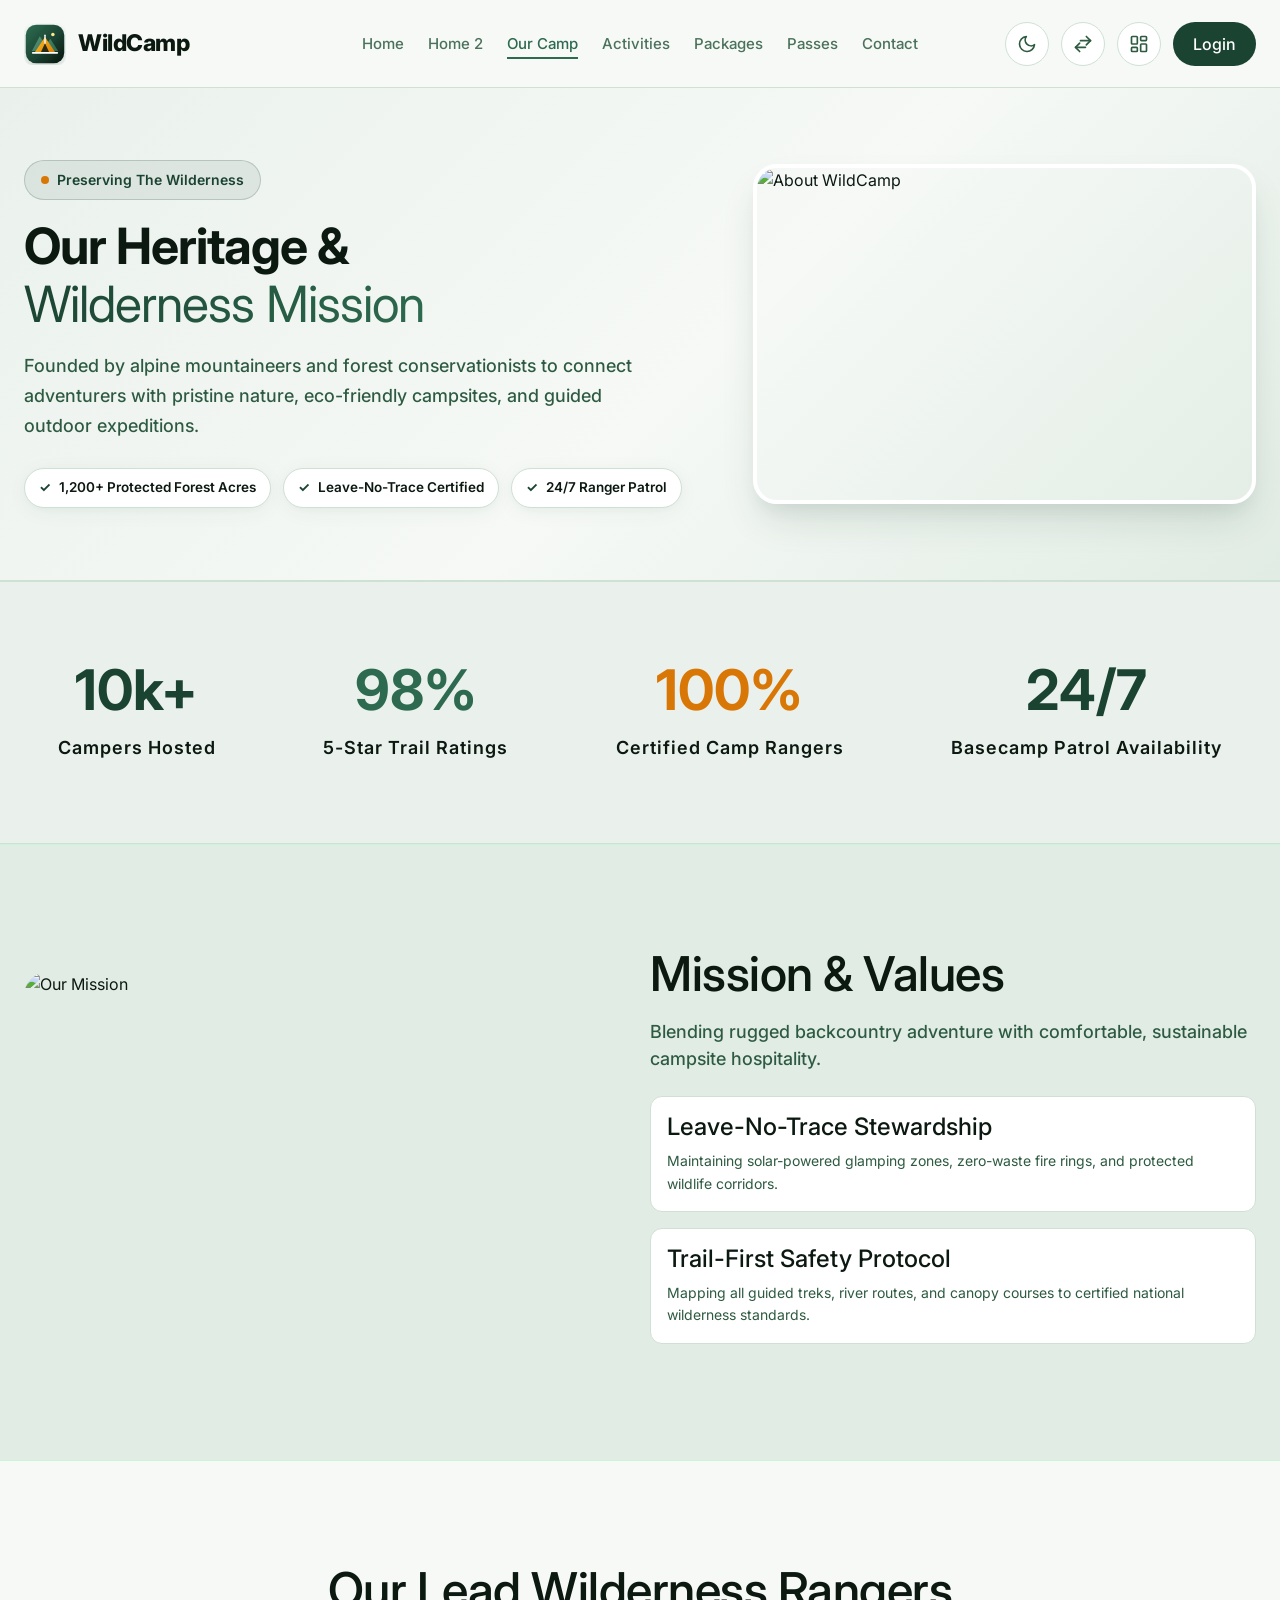
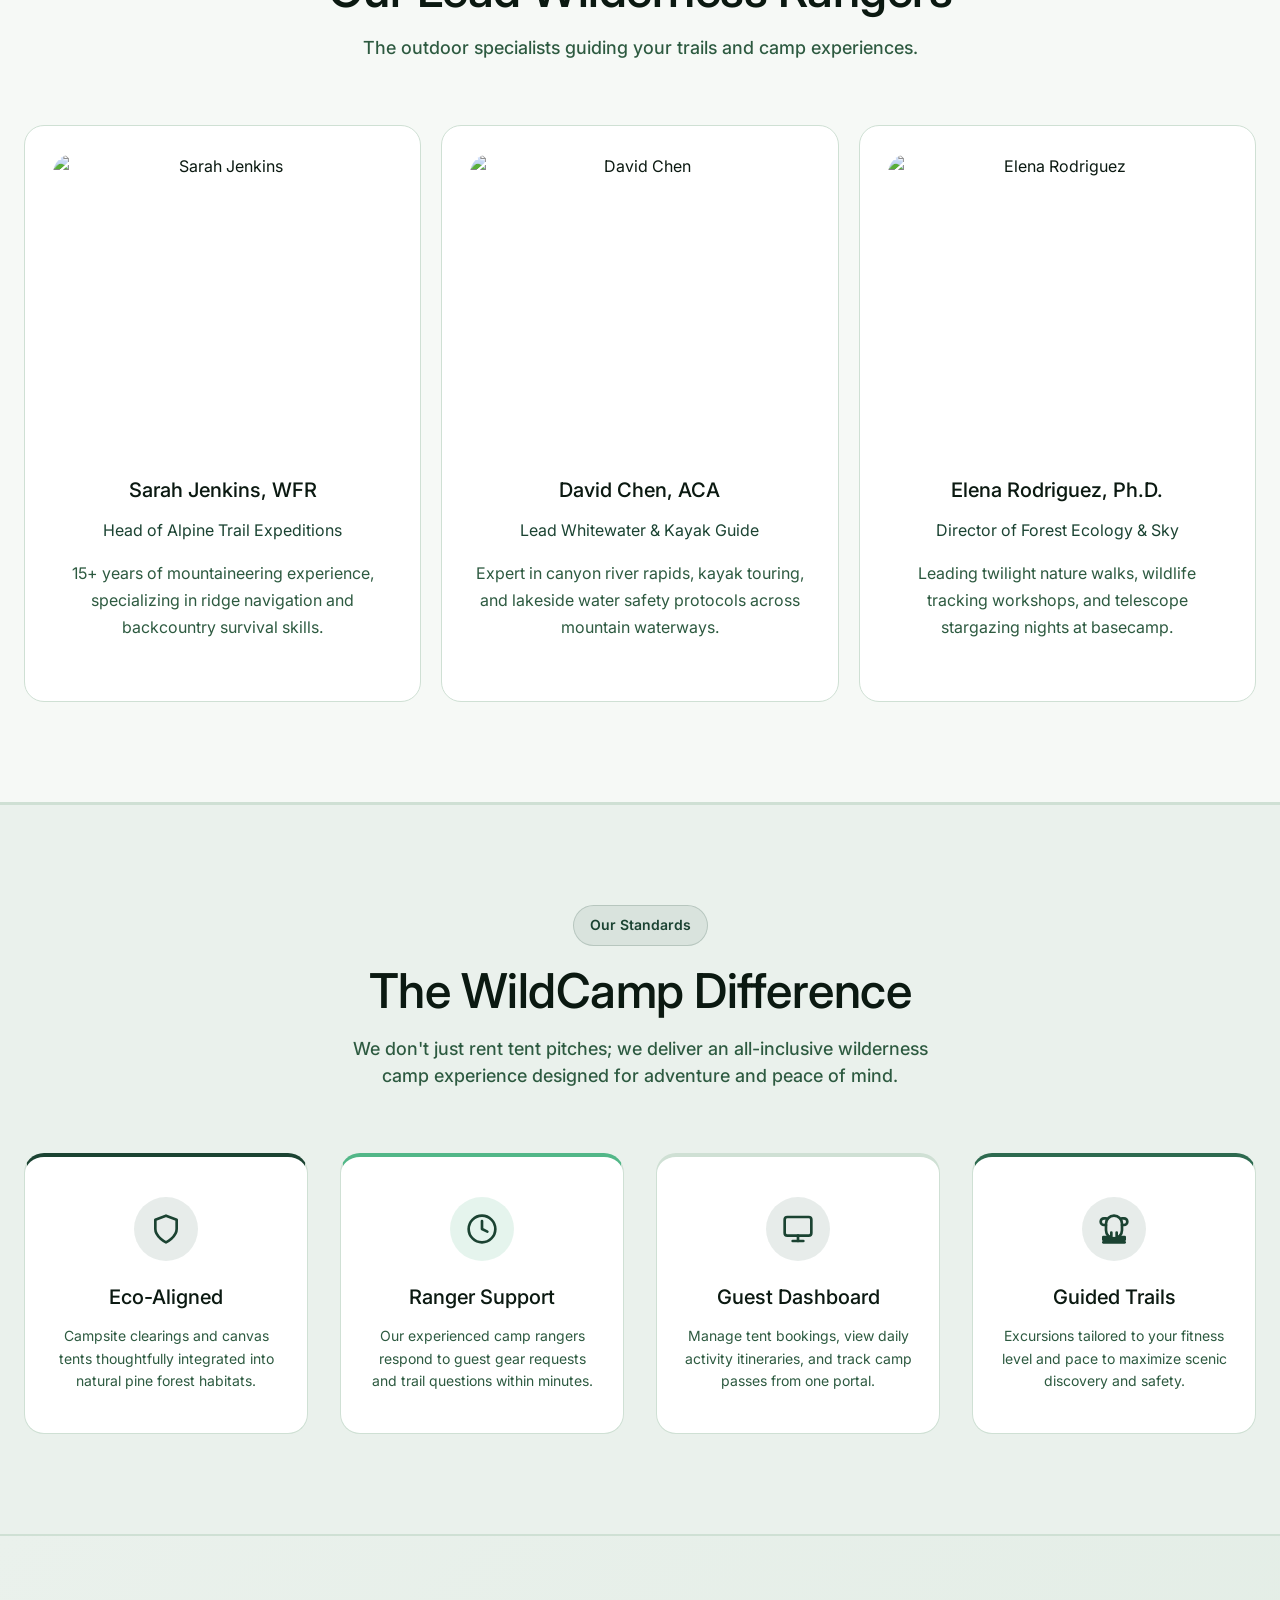
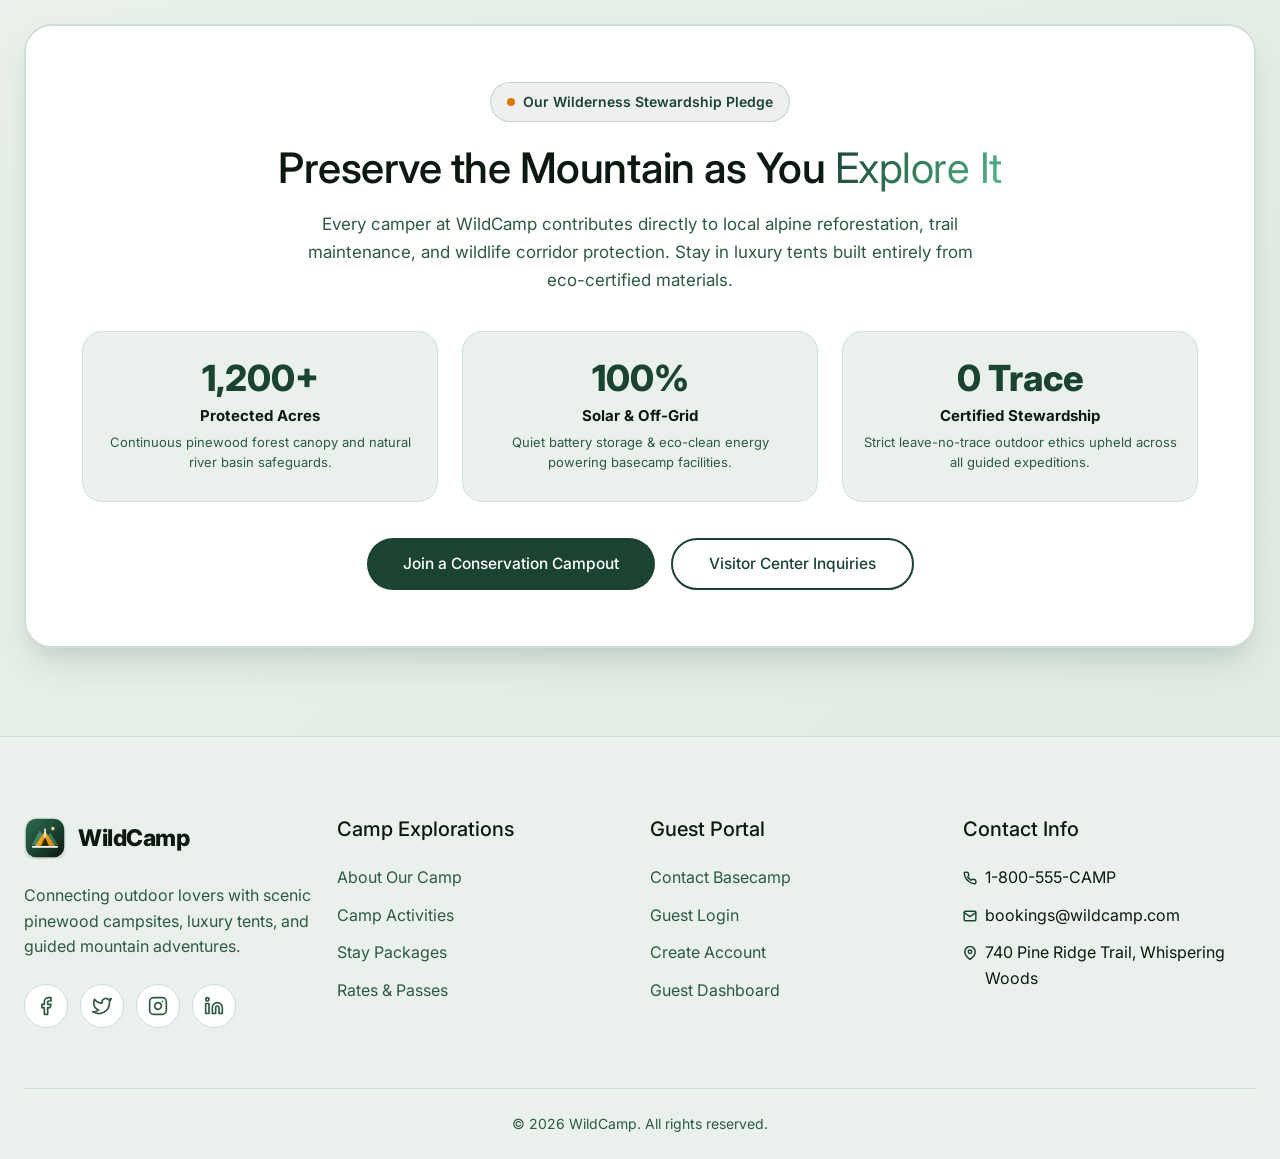
==== about.html @ be58924a "Initial commit" ====
<!DOCTYPE html>
<html lang="en">

<head>
    <meta charset="UTF-8">
    <meta name="viewport" content="width=device-width, initial-scale=1.0">
    <title>About Our Camp | WildCamp</title>
    <link rel="icon" type="image/svg+xml" href="assets/images/favicon.svg">
    <link rel="stylesheet" href="assets/css/style.css">
    <link rel="stylesheet" href="assets/css/dark-mode.css">
    <link rel="stylesheet" href="assets/css/rtl.css">
    <style>
        .mission-img {
            border-radius: 24px;
            width: 100% !important;
            height: 360px !important;
            object-fit: cover !important;
        }

        /* 1024px Range */
        @media (max-width: 1200px) and (min-width: 993px) {
            .mission-img {
                height: 260px !important;
            }
        }

        /* 768px Tablet Range (Increased Height & Full Width) */
        @media (max-width: 992px) and (min-width: 600px) {
            .mission-img {
                width: 100% !important;
                max-width: 100% !important;
                height: 420px !important;
                margin-bottom: 24px;
            }
        }

        /* Small Mobile */
        @media (max-width: 599px) {
            .mission-img {
                width: 100% !important;
                height: 280px !important;
            }
        }
    </style>
</head>

<body>

    <nav class="navbar">
        <div class="container">
            <a href="index.html" class="nav-brand">
                <img src="assets/images/logo.svg" alt="WildCamp Logo" class="nav-brand-img">
                <span>WildCamp<span class="brand-accent"></span></span>
            </a>
            <ul class="nav-links">
                <li><a href="index.html">Home</a></li>
                <li><a href="home-2.html">Home 2</a></li>
                <li><a href="about.html" class="active">Our Camp</a></li>
                <li><a href="courses.html">Activities</a></li>
                <li><a href="study-packages.html">Packages</a></li>
                <li><a href="pricing.html">Passes</a></li>
                <li><a href="contact.html">Contact</a></li>
            </ul>
            <div class="nav-actions">
                <button id="themeToggle" class="action-icon" aria-label="Toggle Dark Mode" title="Toggle Dark Mode"><svg
                        width="20" height="20" viewBox="0 0 24 24" fill="none" stroke="currentColor" stroke-width="2"
                        stroke-linecap="round" stroke-linejoin="round" style="vertical-align: middle;">
                        <path d="M21 12.79A9 9 0 1 1 11.21 3 7 7 0 0 0 21 12.79z" />
                    </svg></button>
                <button id="rtlToggle" class="action-icon" aria-label="Toggle RTL" title="Toggle RTL"><svg width="20"
                        height="20" viewBox="0 0 24 24" fill="none" stroke="currentColor" stroke-width="2"
                        stroke-linecap="round" stroke-linejoin="round" style="vertical-align: middle;">
                        <polyline points="16 3 21 8 16 13" />
                        <line x1="21" y1="8" x2="9" y2="8" />
                        <polyline points="8 21 3 16 8 11" />
                        <line x1="3" y1="16" x2="15" y2="16" />
                    </svg></button>
                <a href="dashboard.html" class="action-icon" aria-label="Dashboard" title="Dashboard">
                    <svg width="20" height="20" viewBox="0 0 24 24" fill="none" stroke="currentColor" stroke-width="2"
                        stroke-linecap="round" stroke-linejoin="round">
                        <rect width="7" height="9" x="3" y="3" rx="1" />
                        <rect width="7" height="5" x="14" y="3" rx="1" />
                        <rect width="7" height="9" x="14" y="12" rx="1" />
                        <rect width="7" height="5" x="3" y="16" rx="1" />
                    </svg>
                </a>
                <a href="login.html" class="btn btn-primary" style="height: 44px; padding: 0 20px;">Login</a>
                <button class="mobile-menu-toggle action-icon" aria-label="Toggle Menu">☰</button>
            </div>
        </div>
    </nav>

    <!-- Hero Banner with Separate Image -->
    <section class="page-hero">
        <div class="container fade-up">
            <div class="page-hero-content">
                <div class="badge-premium">
                    <div class="badge-pulse"></div>
                    Preserving The Wilderness
                </div>
                <h1>Our Heritage &amp; <span class="text-highlight">Wilderness Mission</span></h1>
                <p class="subheading">Founded by alpine mountaineers and forest conservationists to connect adventurers with pristine nature, eco-friendly campsites, and guided outdoor expeditions.</p>
                <div class="page-hero-highlights">
                    <span class="page-hero-pill"><span>✓</span> 1,200+ Protected Forest Acres</span>
                    <span class="page-hero-pill"><span>✓</span> Leave-No-Trace Certified</span>
                    <span class="page-hero-pill"><span>✓</span> 24/7 Ranger Patrol</span>
                </div>
            </div>

            <div class="page-hero-visual">
                <div class="hero-image-card">
                    <img src="https://ccrc.tc.columbia.edu/wp-content/uploads/2025/04/teaching-community-college-students-versatile-learners.jpg"
                        alt="About WildCamp" class="img-cover">
                </div>
            </div>
        </div>
    </section>

    <!-- Trust Stats (New Section 2) -->
    <section class="premium-section" style="padding: 80px 0; background: var(--secondary-bg); color: var(--text-primary); border-top: 1px solid var(--border-color); border-bottom: 1px solid var(--border-color);">
        <div class="container fade-up">
            <div style="display: flex; flex-wrap: wrap; justify-content: space-around; gap: 40px; text-align: center;">
                <div>
                    <div
                        style="font-size: 56px; font-weight: 700; color: var(--primary-accent); line-height: 1; margin-bottom: 16px;">
                        10k+</div>
                    <div style="font-size: 18px; font-weight: 600; letter-spacing: 1px; color: var(--text-primary);">Campers Hosted
                    </div>
                </div>
                <div>
                    <div
                        style="font-size: 56px; font-weight: 700; color: var(--secondary-accent); line-height: 1; margin-bottom: 16px;">
                        98%</div>
                    <div style="font-size: 18px; font-weight: 600; letter-spacing: 1px; color: var(--text-primary);">5-Star Trail
                        Ratings</div>
                </div>
                <div>
                    <div
                        style="font-size: 56px; font-weight: 700; color: var(--highlight-accent); line-height: 1; margin-bottom: 16px;">
                        100%</div>
                    <div style="font-size: 18px; font-weight: 600; letter-spacing: 1px; color: var(--text-primary);">Certified Camp
                        Rangers</div>
                </div>
                <div>
                    <div
                        style="font-size: 56px; font-weight: 700; color: var(--primary-accent); line-height: 1; margin-bottom: 16px;">
                        24/7</div>
                    <div style="font-size: 18px; font-weight: 600; letter-spacing: 1px; color: var(--text-primary);">Basecamp Patrol
                        Availability</div>
                </div>
            </div>
        </div>
    </section>

    <!-- Mission & Values -->
    <section class="bg-secondary">
        <div class="container">
            <div class="grid-2 tab-stack image-first" style="align-items: center;">
                <div class="fade-up">
                    <img src="https://tmvidyalaya.edu.in/wp-content/uploads/2025/03/Tilak-Maharashtra-Vidyalaya-Best-CBSE-School-Pune-in-Gultekdi-Mukundnagar-School-Mission-Statement.jpg"
                        alt="Our Mission" class="mission-img"
                        style="border-radius: 24px;">
                </div>
                <div class="fade-up" style="transition-delay: 0.2s;">
                    <h2>Mission &amp; Values</h2>
                    <p class="subheading">Blending rugged backcountry adventure with comfortable, sustainable campsite hospitality.
                    </p>
                    <ul style="list-style: none;">
                        <li
                            style="margin-bottom: 16px; padding: 16px; background: var(--card-bg); border-radius: 12px; border: 1px solid var(--border-color);">
                            <h4 style="margin-bottom: 8px;">Leave-No-Trace Stewardship</h4>
                            <p style="color: var(--text-secondary); font-size: 14px;">Maintaining solar-powered glamping zones, zero-waste fire rings, and protected wildlife corridors.</p>
                        </li>
                        <li
                            style="margin-bottom: 16px; padding: 16px; background: var(--card-bg); border-radius: 12px; border: 1px solid var(--border-color);">
                            <h4 style="margin-bottom: 8px;">Trail-First Safety Protocol</h4>
                            <p style="color: var(--text-secondary); font-size: 14px;">Mapping all guided treks, river routes, and canopy courses to certified national wilderness standards.</p>
                        </li>
                    </ul>
                </div>
            </div>
        </div>
    </section>

    <!-- Certified Rangers -->
    <section>
        <div class="container text-center fade-up">
            <div class="section-header">
                <h2>Our Lead Wilderness Rangers</h2>
                <p class="subheading">The outdoor specialists guiding your trails and camp experiences.</p>
            </div>
            <div class="grid-3">
                <div class="card">
                    <img src="https://encrypted-tbn0.gstatic.com/images?q=tbn:ANd9GcSa2x-ENs4L1156Bbu4AqbXyqEONC7-9kRhCWViOGsCLC6Z4_-J5vunnO8b&s=10"
                        alt="Sarah Jenkins" style="margin-bottom: 24px; height: 300px; object-fit: cover;">
                    <h3 style="font-size: 20px;">Sarah Jenkins, WFR</h3>
                    <p style="color: var(--primary-accent); margin-bottom: 16px;">Head of Alpine Trail Expeditions</p>
                    <p class="card-text">15+ years of mountaineering experience, specializing in ridge navigation and backcountry survival skills.</p>
                </div>
                <div class="card">
                    <img src="https://www.ey.com/adobe/dynamicmedia/deliver/dm-aid--a990ed18-0570-4174-b17d-095d8e08e738/ey-david-chen-v2.jpg?preferwebp=true&quality=85&width=1100"
                        alt="David Chen" style="margin-bottom: 24px; height: 300px; object-fit: cover;">
                    <h3 style="font-size: 20px;">David Chen, ACA</h3>
                    <p style="color: var(--primary-accent); margin-bottom: 16px;">Lead Whitewater &amp; Kayak Guide</p>
                    <p class="card-text">Expert in canyon river rapids, kayak touring, and lakeside water safety protocols across mountain waterways.</p>
                </div>
                <div class="card">
                    <img src="https://encrypted-tbn0.gstatic.com/images?q=tbn:ANd9GcRliOreJYs0AdxyoPlajj6fN-IuLrJ33BC_vBLtj5WmLs7aUPmntQKETlJY&s=10"
                        alt="Elena Rodriguez" style="margin-bottom: 24px; height: 300px; object-fit: cover;">
                    <h3 style="font-size: 20px;">Elena Rodriguez, Ph.D.</h3>
                    <p style="color: var(--primary-accent); margin-bottom: 16px;">Director of Forest Ecology &amp; Sky</p>
                    <p class="card-text">Leading twilight nature walks, wildlife tracking workshops, and telescope stargazing nights at basecamp.
                    </p>
                </div>
            </div>
        </div>
    </section>

    <!-- Premium Standards (New Section 1) -->
    <section class="premium-section" style="padding: 100px 0; background: var(--secondary-bg);">
        <div class="container fade-up">
            <div class="section-header text-center">
                <div class="badge-premium" style="margin-bottom: 16px; margin-left: auto; margin-right: auto;">Our
                    Standards</div>
                <h2>The WildCamp Difference</h2>
                <p class="subheading" style="max-width: 600px; margin: 0 auto;">We don't just rent tent pitches; we deliver an all-inclusive wilderness camp experience designed for adventure and peace of mind.</p>
            </div>

            <div class="grid-4" style="gap: 32px; margin-top: 64px;">
                <div class="card"
                    style="text-align: center; padding: 40px 24px; border-top: 4px solid var(--primary-accent); display: flex; flex-direction: column; align-items: center;">
                    <div
                        style="display: inline-flex; align-items: center; justify-content: center; width: 64px; height: 64px; background: rgba(27,67,50,0.1); border-radius: 50%; margin-bottom: 24px; color: var(--primary-accent);">
                        <svg width="32" height="32" viewBox="0 0 24 24" fill="none" stroke="currentColor"
                            stroke-width="2" stroke-linecap="round" stroke-linejoin="round">
                            <path d="M12 22s8-4 8-10V5l-8-3-8 3v7c0 6 8 10 8 10z" />
                        </svg>
                    </div>
                    <h3 style="font-size: 20px; margin-bottom: 16px;">Eco-Aligned</h3>
                    <p style="color: var(--text-secondary); font-size: 14px; margin: 0;">Campsite clearings and canvas tents thoughtfully integrated into natural pine forest habitats.</p>
                </div>
                <div class="card"
                    style="text-align: center; padding: 40px 24px; border-top: 4px solid var(--support-accent); display: flex; flex-direction: column; align-items: center;">
                    <div
                        style="display: inline-flex; align-items: center; justify-content: center; width: 64px; height: 64px; background: rgba(82,183,136,0.15); border-radius: 50%; margin-bottom: 24px; color: var(--primary-accent);">
                        <svg width="32" height="32" viewBox="0 0 24 24" fill="none" stroke="currentColor"
                            stroke-width="2" stroke-linecap="round" stroke-linejoin="round">
                            <circle cx="12" cy="12" r="10" />
                            <polyline points="12 6 12 12 16 14" />
                        </svg>
                    </div>
                    <h3 style="font-size: 20px; margin-bottom: 16px;">Ranger Support</h3>
                    <p style="color: var(--text-secondary); font-size: 14px; margin: 0;">Our experienced camp rangers respond to guest gear requests and trail questions within minutes.</p>
                </div>
                <div class="card"
                    style="text-align: center; padding: 40px 24px; border-top: 4px solid var(--border-color); display: flex; flex-direction: column; align-items: center;">
                    <div
                        style="display: inline-flex; align-items: center; justify-content: center; width: 64px; height: 64px; background: rgba(27,67,50,0.1); border-radius: 50%; margin-bottom: 24px; color: var(--primary-accent);">
                        <svg width="32" height="32" viewBox="0 0 24 24" fill="none" stroke="currentColor"
                            stroke-width="2" stroke-linecap="round" stroke-linejoin="round">
                            <rect x="2" y="3" width="20" height="14" rx="2" ry="2" />
                            <line x1="8" y1="21" x2="16" y2="21" />
                            <line x1="12" y1="17" x2="12" y2="21" />
                        </svg>
                    </div>
                    <h3 style="font-size: 20px; margin-bottom: 16px;">Guest Dashboard</h3>
                    <p style="color: var(--text-secondary); font-size: 14px; margin: 0;">Manage tent bookings, view daily activity itineraries, and track camp passes from one portal.</p>
                </div>
                <div class="card"
                    style="text-align: center; padding: 40px 24px; border-top: 4px solid var(--secondary-accent); display: flex; flex-direction: column; align-items: center;">
                    <div
                        style="display: inline-flex; align-items: center; justify-content: center; width: 64px; height: 64px; background: rgba(27,67,50,0.1); border-radius: 50%; margin-bottom: 24px; color: var(--primary-accent);">
                        <svg width="32" height="32" viewBox="0 0 24 24" fill="none" stroke="currentColor"
                            stroke-width="2" stroke-linecap="round" stroke-linejoin="round">
                            <path d="M6 9H4.5a2.5 2.5 0 0 1 0-5H6" />
                            <path d="M18 9h1.5a2.5 2.5 0 0 0 0-5H18" />
                            <path d="M4 22h16" />
                            <path d="M10 14.66V17c0 .55-.45 1-1 1H4v2h16v-2h-5c-.55 0-1-.45-1-1v-2.34" />
                            <path d="M12 2a6 6 0 0 1 6 6v5a6 6 0 0 1-6 6 6 6 0 0 1-6-6V8a6 6 0 0 1 6-6z" />
                        </svg>
                    </div>
                    <h3 style="font-size: 20px; margin-bottom: 16px;">Guided Trails</h3>
                    <p style="color: var(--text-secondary); font-size: 14px; margin: 0;">Excursions tailored to your fitness level and pace to maximize scenic discovery and safety.</p>
                </div>
            </div>
        </div>
    </section>

    <!-- Pre-Footer Conservation & Heritage Pledge CTA (Design 3) -->
    <section class="cta-section-about">
        <div class="container fade-up">
            <div class="cta-about-card">
                <div class="badge-premium" style="margin-bottom: 20px;">
                    <div class="badge-pulse"></div>
                    Our Wilderness Stewardship Pledge
                </div>
                <h2 style="font-size: clamp(30px, 3.6vw, 42px); line-height: 1.25; margin-bottom: 16px; max-width: 800px; margin-left: auto; margin-right: auto;">
                    Preserve the Mountain as You <span class="text-highlight">Explore It</span>
                </h2>
                <p style="color: var(--text-secondary); font-size: 17px; line-height: 1.65; max-width: 700px; margin: 0 auto;">
                    Every camper at WildCamp contributes directly to local alpine reforestation, trail maintenance, and wildlife corridor protection. Stay in luxury tents built entirely from eco-certified materials.
                </p>

                <!-- 3 Conservation Metric Medallions -->
                <div class="cta-about-medallions">
                    <div class="cta-about-medallion">
                        <div class="cta-about-medallion-num">1,200+</div>
                        <div class="cta-about-medallion-title">Protected Acres</div>
                        <p class="cta-about-medallion-desc">Continuous pinewood forest canopy and natural river basin safeguards.</p>
                    </div>
                    <div class="cta-about-medallion">
                        <div class="cta-about-medallion-num">100%</div>
                        <div class="cta-about-medallion-title">Solar &amp; Off-Grid</div>
                        <p class="cta-about-medallion-desc">Quiet battery storage &amp; eco-clean energy powering basecamp facilities.</p>
                    </div>
                    <div class="cta-about-medallion">
                        <div class="cta-about-medallion-num">0 Trace</div>
                        <div class="cta-about-medallion-title">Certified Stewardship</div>
                        <p class="cta-about-medallion-desc">Strict leave-no-trace outdoor ethics upheld across all guided expeditions.</p>
                    </div>
                </div>

                <!-- Action Button Group -->
                <div style="display: flex; gap: 16px; justify-content: center; flex-wrap: wrap;">
                    <a href="study-packages.html" class="btn btn-primary" style="height: 52px; padding: 0 36px; font-size: 15.5px;">Join a Conservation Campout</a>
                    <a href="contact.html" class="btn btn-secondary" style="height: 52px; padding: 0 36px; font-size: 15.5px;">Visitor Center Inquiries</a>
                </div>
            </div>
        </div>
    </section>

    <!-- Footer -->
    <footer class="footer">
        <div class="container">
            <div class="footer-top grid-4">
                <div class="footer-widget">
                    <a href="index.html" class="nav-brand" style="margin-bottom: 24px; display: inline-flex;">
                        <img src="assets/images/logo.svg" alt="WildCamp Logo" class="nav-brand-img">
                        <span>WildCamp<span class="brand-accent"></span></span>
                    </a>
                    <p style="color: var(--text-secondary); margin-bottom: 24px;">Connecting outdoor lovers with scenic pinewood campsites, luxury tents, and guided mountain adventures.</p>
                    <div class="social-icons-contact" style="display: flex; gap: 12px;">
                        <a href="#" aria-label="Facebook">
                            <svg width="20" height="20" viewBox="0 0 24 24" fill="none" stroke="currentColor"
                                stroke-width="2" stroke-linecap="round" stroke-linejoin="round">
                                <path d="M18 2h-3a5 5 0 0 0-5 5v3H7v4h3v8h4v-8h3l1-4h-4V7a1 1 0 0 1 1-1h3z"></path>
                            </svg>
                        </a>
                        <a href="#" aria-label="Twitter">
                            <svg width="20" height="20" viewBox="0 0 24 24" fill="none" stroke="currentColor"
                                stroke-width="2" stroke-linecap="round" stroke-linejoin="round">
                                <path
                                    d="M23 3a10.9 10.9 0 0 1-3.14 1.53 4.48 4.48 0 0 0-7.86 3v1A10.66 10.66 0 0 1 3 4s-4 9 5 13a11.64 11.64 0 0 1-7 2c9 5 20 0 20-11.5a4.5 4.5 0 0 0-.08-.83A7.72 7.72 0 0 0 23 3z">
                                </path>
                            </svg>
                        </a>
                        <a href="#" aria-label="Instagram">
                            <svg width="20" height="20" viewBox="0 0 24 24" fill="none" stroke="currentColor"
                                stroke-width="2" stroke-linecap="round" stroke-linejoin="round">
                                <rect x="2" y="2" width="20" height="20" rx="5" ry="5"></rect>
                                <path d="M16 11.37A4 4 0 1 1 12.63 8 4 4 0 0 1 16 11.37z"></path>
                                <line x1="17.5" y1="6.5" x2="17.51" y2="6.5"></line>
                            </svg>
                        </a>
                        <a href="#" aria-label="LinkedIn">
                            <svg width="20" height="20" viewBox="0 0 24 24" fill="none" stroke="currentColor"
                                stroke-width="2" stroke-linecap="round" stroke-linejoin="round">
                                <path
                                    d="M16 8a6 6 0 0 1 6 6v7h-4v-7a2 2 0 0 0-2-2 2 2 0 0 0-2 2v7h-4v-7a6 6 0 0 1 6-6z">
                                </path>
                                <rect x="2" y="9" width="4" height="12"></rect>
                                <circle cx="4" cy="4" r="2"></circle>
                            </svg>
                        </a>
                    </div>
                </div>
                <div class="footer-widget">
                    <h4>Camp Explorations</h4>
                    <ul class="footer-links">
                        <li><a href="about.html">About Our Camp</a></li>
                        <li><a href="courses.html">Camp Activities</a></li>
                        <li><a href="study-packages.html">Stay Packages</a></li>
                        <li><a href="pricing.html">Rates &amp; Passes</a></li>
                    </ul>
                </div>
                <div class="footer-widget">
                    <h4>Guest Portal</h4>
                    <ul class="footer-links">
                        <li><a href="contact.html">Contact Basecamp</a></li>
                        <li><a href="login.html">Guest Login</a></li>
                        <li><a href="register.html">Create Account</a></li>
                        <li><a href="dashboard.html">Guest Dashboard</a></li>
                    </ul>
                </div>
                <div class="footer-widget">
                    <h4>Contact Info</h4>
                    <ul class="footer-links">
                        <li><svg width="14" height="14" viewBox="0 0 24 24" fill="none" stroke="currentColor"
                                stroke-width="2.5" stroke-linecap="round" stroke-linejoin="round"
                                style="vertical-align: middle; margin-right: 8px; color: var(--primary-accent);">
                                <path
                                    d="M22 16.92v3a2 2 0 0 1-2.18 2 19.79 19.79 0 0 1-8.63-3.07 19.5 19.5 0 0 1-6-6 19.79 19.79 0 0 1-3.07-8.67A2 2 0 0 1 4.11 2h3a2 2 0 0 1 2 1.72 12.84 12.84 0 0 0 .7 2.81 2 2 0 0 1-.45 2.11L8.09 9.91a16 16 0 0 0 6 6l1.27-1.27a2 2 0 0 1 2.11-.45 12.84 12.84 0 0 0 2.81.7A2 2 0 0 1 22 16.92z" />
                            </svg>1-800-555-CAMP</li>
                        <li><svg width="14" height="14" viewBox="0 0 24 24" fill="none" stroke="currentColor"
                                stroke-width="2.5" stroke-linecap="round" stroke-linejoin="round"
                                style="vertical-align: middle; margin-right: 8px; color: var(--primary-accent);">
                                <path d="M4 4h16c1.1 0 2 .9 2 2v12c0 1.1-.9 2-2 2H4c-1.1 0-2-.9-2-2V6c0-1.1.9-2 2-2z" />
                                <polyline points="22,6 12,13 2,6" />
                            </svg>bookings@wildcamp.com</li>
                        <li><svg width="14" height="14" viewBox="0 0 24 24" fill="none" stroke="currentColor"
                                stroke-width="2.5" stroke-linecap="round" stroke-linejoin="round"
                                style="vertical-align: middle; margin-right: 8px; color: var(--primary-accent);">
                                <path d="M21 10c0 7-9 13-9 13s-9-6-9-13a9 9 0 0 1 18 0z" />
                                <circle cx="12" cy="10" r="3" />
                            </svg>740 Pine Ridge Trail, Whispering Woods</li>
                    </ul>
                </div>
            </div>
            <div class="footer-bottom" style="justify-content: center; text-align: center;">
                <p>&copy; 2026 WildCamp. All rights reserved.</p>
            </div>
        </div>
    </footer>

    <script src="assets/js/main.js"></script>
</body>

</html>
---- assets/css/style.css ----
@import url('https://fonts.googleapis.com/css2?family=Inter:wght@100..900&display=swap');

:root {
    --primary-bg: #F6F9F6;
    --secondary-bg: #EAF1EC;
    --section-alt-bg: #E1ECE4;
    /* Slightly deeper sage-pine for alternating sections */
    --section-accent-bg: #CFE0D4;
    /* Warm woodland sage from the palette for contrast sections */
    --section-warm-bg: #F6F9F6;
    /* Soft pine-tinted off-white for subtle sections */
    --card-bg: #FFFFFF;
    --primary-accent: #1B4332;
    --secondary-accent: #2D6A4F;
    --support-accent: #52B788;
    --highlight-accent: #D97706;
    --text-primary: #0B1911;
    --text-secondary: #2D5A40;
    --border-color: #CFE0D4;

    --font-primary: 'Inter', sans-serif;

    --transition: all 0.4s cubic-bezier(0.16, 1, 0.3, 1);
    --border-radius: 20px;
    --container-max-width: 1280px;
    --shadow: 0 4px 24px -4px rgba(27, 67, 50, 0.07), 0 2px 8px -2px rgba(27, 67, 50, 0.04);
    --shadow-hover: 0 20px 40px -8px rgba(27, 67, 50, 0.14), 0 12px 16px -6px rgba(27, 67, 50, 0.07);
}

* {
    margin: 0;
    padding: 0;
    box-sizing: border-box;
}

html,
body {
    overflow-x: hidden;
    width: 100%;
}

body {
    background-color: var(--primary-bg);
    color: var(--text-primary);
    font-family: var(--font-primary);
    font-weight: 400;
    line-height: 1.6;
    transition: background-color 0.3s ease, color 0.3s ease;
    -webkit-font-smoothing: antialiased;
}

/* Typography System */
h1,
h2,
h3,
h4,
h5,
h6 {
    color: var(--text-primary);
    margin-bottom: 1rem;
    line-height: 1.2;
}

h1 {
    font-size: 72px;
    font-weight: 580;
    letter-spacing: -1px;
}

h2 {
    font-size: 48px;
    font-weight: 540;
    letter-spacing: -0.5px;
}

h3 {
    font-size: 32px;
    font-weight: 520;
}

h4 {
    font-size: 24px;
    font-weight: 500;
}

h5 {
    font-size: 20px;
    font-weight: 500;
}

h6 {
    font-size: 16px;
    font-weight: 500;
}

p,
span,
div {
    font-weight: 400;
}

b,
strong {
    font-weight: 500;
}

.subheading {
    font-weight: 480;
    color: var(--text-secondary);
    font-size: 1.125rem;
    margin-bottom: 1.5rem;
    line-height: 1.5;
}

label {
    font-weight: 480;
    color: var(--text-primary);
    display: block;
    margin-bottom: 8px;
}

.caption,
small {
    font-size: 14px;
    font-weight: 400;
}

/* Responsive Typography */
@media (max-width: 1024px) {
    h1 {
        font-size: 44px;
    }

    h2 {
        font-size: 36px;
    }
}

@media (max-width: 768px) {
    h1 {
        font-size: 34px;
    }

    h2 {
        font-size: 30px;
    }
}

/* Container */
.container {
    width: 100%;
    max-width: var(--container-max-width);
    margin: 0 auto;
    padding: 0 24px;
}

/* CTA Design System */
.btn {
    display: inline-flex;
    align-items: center;
    justify-content: center;
    padding: 0 32px;
    font-family: var(--font-primary);
    font-weight: 500;
    font-size: 16px;
    border-radius: 50px;
    text-decoration: none;
    transition: var(--transition);
    cursor: pointer;
    border: none;
    height: 56px;
    line-height: 1;
    white-space: nowrap;
}

.btn-primary {
    background-color: var(--primary-accent);
    color: #FFFFFF;
}

.btn-primary:hover {
    background-color: var(--secondary-accent);
    transform: translateY(-3px) scale(1.01);
    box-shadow: 0 12px 28px rgba(27, 67, 50, 0.25);
}

.btn-secondary {
    background-color: transparent;
    color: var(--primary-accent);
    border: 2px solid var(--primary-accent);
}

.btn-secondary:hover {
    background: var(--primary-accent) !important;
    color: #FFFFFF !important;
    border-color: var(--primary-accent) !important;
}

.btn-accent {
    background-color: var(--highlight-accent);
    color: var(--text-primary);
}

.btn-accent:hover {
    background-color: #D97706;
    transform: translateY(-3px) scale(1.01);
    box-shadow: 0 12px 28px rgba(245, 158, 11, 0.25);
}

/* Navbar */
.navbar {
    position: fixed;
    top: 0;
    left: 0;
    width: 100%;
    height: 88px;
    z-index: 1000;
    background: rgba(246, 249, 246, 0.88);
    backdrop-filter: blur(16px);
    -webkit-backdrop-filter: blur(16px);
    border-bottom: 1px solid var(--border-color);
    transition: var(--transition);
}

.navbar .container {
    display: flex;
    align-items: center;
    justify-content: space-between;
    height: 100%;
    position: relative;
}

.nav-brand {
    display: flex;
    align-items: center;
    gap: 12px;
    text-decoration: none;
    transition: var(--transition);
}

.nav-brand:hover .nav-brand-icon {
    transform: translateY(-2px) scale(1.05);
    filter: drop-shadow(0 8px 18px rgba(27, 67, 50, 0.25));
}

.nav-brand-icon {
    width: 42px;
    height: 42px;
    display: flex;
    align-items: center;
    justify-content: center;
    transition: all 0.3s cubic-bezier(0.16, 1, 0.3, 1);
}

.nav-brand-img {
    height: 42px;
    width: auto;
    object-fit: contain;
    border-radius: 8px;
    transition: transform 0.3s cubic-bezier(0.16, 1, 0.3, 1);
}

.nav-brand:hover .nav-brand-img {
    transform: translateY(-2px) scale(1.05);
    filter: drop-shadow(0 6px 16px rgba(27, 67, 50, 0.2));
}

.nav-brand-icon svg {
    width: 38px;
    height: 38px;
}

.nav-brand span {
    font-size: 23px;
    font-weight: 800;
    color: var(--text-primary);
    letter-spacing: -0.5px;
    display: inline-flex;
    align-items: center;
}

.nav-brand .brand-accent {
    color: var(--primary-accent);
    font-weight: 800;
    margin-left: 2px;
}

.nav-brand .brand-tag {
    font-size: 10px;
    font-weight: 700;
    text-transform: uppercase;
    letter-spacing: 0.5px;
    background: var(--section-accent-bg);
    color: var(--primary-accent);
    padding: 2px 7px;
    border-radius: 6px;
    margin-left: 8px;
}

.nav-links {
    display: flex;
    align-items: center;
    gap: 24px;
    list-style: none;
    position: absolute;
    left: 50%;
    transform: translateX(-50%);
    white-space: nowrap;
    flex-wrap: nowrap;
}

.nav-links li {
    white-space: nowrap;
    flex-shrink: 0;
}

.nav-links a {
    text-decoration: none;
    color: var(--text-secondary);
    opacity: 0.85;
    font-weight: 500;
    font-size: 15px;
    transition: var(--transition);
    position: relative;
    padding: 6px 0;
    white-space: nowrap;
}

.nav-links a::after {
    content: '';
    position: absolute;
    bottom: 0;
    left: 0;
    width: 0;
    height: 2px;
    background-color: var(--secondary-accent);
    transition: var(--transition);
}

.nav-links a:hover,
.nav-links a.active {
    color: var(--secondary-accent);
    opacity: 1;
}

.nav-links a:hover::after,
.nav-links a.active::after {
    width: 100%;
}

.nav-actions {
    display: flex;
    align-items: center;
    gap: 12px;
    flex-wrap: nowrap;
    flex-shrink: 0;
    white-space: nowrap;
}

.action-icon {
    background: none;
    border: none;
    color: var(--text-secondary);
    cursor: pointer;
    font-size: 20px;
    width: 44px;
    height: 44px;
    border-radius: 50%;
    display: flex;
    align-items: center;
    justify-content: center;
    transition: var(--transition);
    background-color: var(--card-bg);
    border: 1px solid var(--border-color);
    flex-shrink: 0;
}

.action-icon:hover {
    color: var(--primary-accent);
    border-color: var(--primary-accent);
}

.nav-menu {
    display: flex;
    align-items: center;
    justify-content: flex-end;
    flex-grow: 1;
    flex-wrap: nowrap;
    min-width: 0;
}

.mobile-close-btn {
    display: none;
}

.mobile-menu-toggle {
    display: none;
}

/* === 1024px Navbar: Keep all menus and buttons in a single horizontal row === */
@media (max-width: 1180px) and (min-width: 769px) {

    /* Keep hamburger hidden — navbar stays full horizontal */
    .mobile-menu-toggle {
        display: none !important;
    }

    .navbar .container {
        display: flex !important;
        align-items: center !important;
        justify-content: space-between !important;
        flex-wrap: nowrap !important;
        gap: 12px !important;
        padding: 0 20px !important;
    }

    .nav-brand {
        flex-shrink: 0 !important;
        gap: 8px !important;
    }

    .nav-brand-img {
        height: 36px !important;
    }

    .nav-brand span {
        font-size: 18px !important;
        white-space: nowrap !important;
    }

    .nav-menu {
        display: flex !important;
        flex-direction: row !important;
        align-items: center !important;
        justify-content: space-between !important;
        flex: 1 1 auto !important;
        min-width: 0 !important;
        flex-wrap: nowrap !important;
    }

    /* Keep nav-links in single row without overlapping brand or actions */
    .nav-links {
        position: static !important;
        left: auto !important;
        transform: none !important;
        display: flex !important;
        flex-direction: row !important;
        flex-wrap: nowrap !important;
        white-space: nowrap !important;
        gap: 14px !important;
        align-items: center !important;
        margin: 0 auto !important;
        width: auto !important;
    }

    .nav-links li {
        white-space: nowrap !important;
        flex-shrink: 0 !important;
    }

    .nav-links a {
        font-size: 13.5px !important;
        white-space: nowrap !important;
        padding: 4px 0 !important;
    }

    /* Compact action icons & Login button in single row */
    .nav-actions {
        display: flex !important;
        flex-direction: row !important;
        flex-wrap: nowrap !important;
        align-items: center !important;
        gap: 8px !important;
        width: auto !important;
        flex-shrink: 0 !important;
    }

    .nav-actions .action-icon {
        width: 36px !important;
        height: 36px !important;
        font-size: 16px !important;
        flex-shrink: 0 !important;
    }

    .nav-actions .btn {
        height: 36px !important;
        padding: 0 16px !important;
        font-size: 13.5px !important;
        white-space: nowrap !important;
        flex-shrink: 0 !important;
    }
}

/* Below 768px: Hamburger mobile menu */
@media (max-width: 768px) {
    .mobile-menu-toggle {
        display: flex;
    }

    .nav-menu {
        position: fixed;
        top: 0;
        right: 0;
        transform: translateX(100%);
        width: max-content;
        height: 100vh;
        background-color: var(--card-bg);
        flex-direction: column;
        justify-content: flex-start;
        align-items: flex-start;
        padding: 80px 40px 40px;
        margin-left: 0;
        box-shadow: -10px 0 30px rgba(0, 0, 0, 0.1);
        transition: transform 0.3s ease-in-out;
        z-index: 1001;
        overflow-y: auto;
    }

    .nav-menu.active {
        transform: translateX(0);
    }

    .mobile-close-btn {
        display: block;
        position: absolute;
        top: 24px;
        right: 24px;
        background: none;
        border: none;
        font-size: 24px;
        color: var(--text-primary);
        cursor: pointer;
    }

    .nav-links {
        position: relative;
        left: auto;
        transform: none;
        flex-direction: column;
        width: 100%;
        gap: 20px;
        margin-bottom: 32px;
        align-items: flex-start;
    }

    .nav-links a {
        padding-left: 12px !important;
        border-left: 2px solid transparent;
        transition: var(--transition);
        width: 100%;
    }

    .nav-links a:hover,
    .nav-links a.active {
        border-left-color: var(--secondary-accent) !important;
        padding-left: 16px !important;
    }

    .nav-links a::after {
        display: none !important;
    }

    .nav-actions {
        display: grid;
        grid-template-columns: max-content max-content max-content;
        width: 100%;
        gap: 16px;
        align-items: center;
    }

    .nav-actions .btn {
        grid-column: 1 / -1;
        width: 100%;
    }
}

/* Base Sections */
section {
    padding: 100px 0;
    position: relative;
}

section.bg-secondary {
    background-color: var(--secondary-bg);
}

.section-header {
    text-align: center;
    max-width: 760px;
    margin: 0 auto 64px;
}

/* Generic Cards */
.card {
    background-color: var(--card-bg);
    border-radius: var(--border-radius);
    padding: 28px;
    border: 1px solid var(--border-color);
    transition: var(--transition);
    height: 100%;
    display: flex;
    flex-direction: column;
}

.card:hover {
    box-shadow: var(--shadow-hover);
    transform: translateY(-8px);
    border-color: transparent;
}

.card-icon {
    width: 64px;
    height: 64px;
    background-color: var(--secondary-bg);
    border-radius: 16px;
    display: flex;
    align-items: center;
    justify-content: center;
    margin-bottom: 24px;
    color: var(--primary-accent);
    font-size: 28px;
}

.card-title {
    font-size: 24px;
    font-weight: 500;
    margin-bottom: 16px;
    color: var(--text-primary);
    min-height: 58px;
}

.card-text {
    color: var(--text-secondary);
    margin-bottom: 32px;
    flex-grow: 1;
    line-height: 1.7;
}

section:not(.dashboard-section) .card .btn,
section:not(.dashboard-section) .card .btn-secondary {
    align-self: flex-start;
    margin-top: auto;
}

/* Layout Utilities */
.grid-2 {
    display: grid;
    grid-template-columns: repeat(2, 1fr);
    gap: 20px;
}

.grid-3 {
    display: grid;
    grid-template-columns: repeat(3, 1fr);
    gap: 20px;
}

.grid-4 {
    display: grid;
    grid-template-columns: repeat(4, 1fr);
    gap: 20px;
}

/* Table Utilities */
.table-responsive {
    width: 100%;
    overflow-x: auto;
    -webkit-overflow-scrolling: touch;
}

@media (max-width: 992px) {
    .grid-4 {
        grid-template-columns: repeat(2, 1fr);
    }

    .grid-3 {
        grid-template-columns: repeat(2, 1fr);
    }

    /* Center the last odd child (e.g. 3rd card) in a 2-column grid */
    .grid-3>div:last-child:nth-child(odd) {
        grid-column: 1 / -1;
        justify-self: center;
        width: calc(50% - 20px);
    }

    section:not(.dashboard-section) .card .btn,
    section:not(.dashboard-section) .card .btn-secondary {
        align-self: center;
        width: 100%;
        display: flex;
        justify-content: center;
    }

    .tab-stack {
        display: flex !important;
        flex-direction: column;
    }

    .tab-stack.image-first {
        flex-direction: column-reverse;
    }
}

@media (max-width: 768px) {
    section {
        padding: 60px 0;
    }
}

@media (max-width: 640px) {

    .grid-3,
    .grid-4 {
        grid-template-columns: 1fr;
    }

    .grid-2 {
        grid-template-columns: 1fr;
    }

    /* Reset centering on mobile */
    .grid-3>div:last-child:nth-child(odd) {
        grid-column: auto;
        justify-self: stretch;
        width: 100%;
    }
}

/* Helper Utilities */
.text-center {
    text-align: center;
}

.mt-1 {
    margin-top: 8px;
}

.mt-2 {
    margin-top: 16px;
}

.mt-3 {
    margin-top: 24px;
}

.mt-4 {
    margin-top: 32px;
}

.mt-5 {
    margin-top: 48px;
}

.mb-1 {
    margin-bottom: 8px;
}

.mb-2 {
    margin-bottom: 16px;
}

.mb-3 {
    margin-bottom: 24px;
}

.mb-4 {
    margin-bottom: 32px;
}

.mb-5 {
    margin-bottom: 48px;
}

/* Images */
img {
    max-width: 100%;
    height: auto;
    border-radius: var(--border-radius);
    display: block;
}

.img-cover {
    width: 100%;
    height: 100%;
    object-fit: cover;
}

/* Badge */
.badge {
    display: inline-flex;
    padding: 6px 16px;
    background-color: var(--support-accent);
    color: #fff;
    border-radius: 50px;
    font-size: 14px;
    font-weight: 500;
    margin-bottom: 24px;
}

/* Form Styles */
.form-group {
    margin-bottom: 24px;
}

.form-control {
    width: 100%;
    height: 56px;
    padding: 0 20px;
    border: 1px solid var(--border-color);
    border-radius: var(--border-radius);
    background-color: var(--card-bg);
    color: var(--text-primary);
    font-family: var(--font-primary);
    font-size: 16px;
    transition: var(--transition);
}

.form-control:focus {
    outline: none;
    border-color: var(--primary-accent);
    box-shadow: 0 0 0 4px rgba(59, 126, 161, 0.1);
}

textarea.form-control {
    height: auto;
    padding: 20px;
    resize: none;
}

select.form-control {
    appearance: none;
    -webkit-appearance: none;
    -moz-appearance: none;
    background-image: url("data:image/svg+xml;charset=UTF-8,%3csvg xmlns='http://www.w3.org/2000/svg' viewBox='0 0 24 24' fill='none' stroke='%2394A3B8' stroke-width='2' stroke-linecap='round' stroke-linejoin='round'%3e%3cpolyline points='6 9 12 15 18 9'%3e%3c/polyline%3e%3c/svg%3e");
    background-repeat: no-repeat;
    background-position: right 20px center;
    background-size: 16px;
    padding-right: 48px;
}

/* Premium Hero Section */
.hero-premium {
    position: relative;
    overflow: hidden;
    min-height: 100vh;
    height: auto;
    display: flex;
    align-items: center;
    background-color: var(--primary-bg);
    padding-top: 88px;
    padding-bottom: 60px;
    border-bottom: 1px solid var(--border-color);
}

.hero-premium::before {
    content: '';
    position: absolute;
    top: -20%;
    left: -10%;
    width: 70%;
    height: 70%;
    background: radial-gradient(circle, rgba(45, 106, 79, 0.12) 0%, transparent 70%);
    z-index: 0;
    pointer-events: none;
}

.hero-premium .container {
    position: relative;
    z-index: 2;
}

.hero-premium-grid {
    display: flex;
    flex-direction: column;
    align-items: center;
    text-align: center;
    gap: 60px;
    padding-top: 60px;
}

/* === 1024px: Hero height (slightly increased) === */
@media (max-width: 1024px) and (min-width: 769px) {
    .hero-premium {
        min-height: 70vh;
        padding-top: 130px;
        padding-bottom: 80px;
    }

    .hero-premium-grid {
        padding-top: 20px;
        gap: 40px;
    }

    .hero-premium-visual {
        height: 420px;
        max-width: 760px;
    }

    .hero-premium h1 {
        font-size: clamp(36px, 4.5vw, 56px);
    }
}

/* Smaller breakpoints — centering is already handled by default flex-column */
@media (max-width: 992px) {
    .hero-premium-grid {
        gap: 48px;
    }

    .hero-premium-visual {
        max-width: 600px;
    }
}

.hero-premium-content {
    max-width: 760px;
    width: 100%;
    text-align: center;
    display: flex;
    flex-direction: column;
    align-items: center;
}

.badge-premium {
    display: inline-flex;
    align-items: center;
    gap: 8px;
    padding: 8px 16px;
    background: rgba(27, 67, 50, 0.08);
    border: 1px solid rgba(27, 67, 50, 0.18);
    border-radius: 50px;
    color: var(--primary-accent);
    font-size: 14px;
    font-weight: 600;
    margin-bottom: 32px;
}

.badge-pulse {
    width: 8px;
    height: 8px;
    background-color: var(--highlight-accent);
    border-radius: 50%;
    animation: pulseGlow 2s infinite;
}

@keyframes pulseGlow {
    0% {
        box-shadow: 0 0 0 0 rgba(243, 156, 18, 0.7);
    }

    70% {
        box-shadow: 0 0 0 6px rgba(243, 156, 18, 0);
    }

    100% {
        box-shadow: 0 0 0 0 rgba(243, 156, 18, 0);
    }
}

.hero-premium h1 {
    font-size: clamp(40px, 5vw, 64px);
    line-height: 1.15;
    margin-bottom: 24px;
    letter-spacing: -0.02em;
}

.text-highlight {
    color: transparent;
    background: linear-gradient(120deg, var(--primary-accent), var(--support-accent));
    -webkit-background-clip: text;
    background-clip: text;
    display: inline-block;
}

.hero-has-bg .text-highlight,
.page-hero .text-highlight {
    background: linear-gradient(120deg, #74C69D, #FDE68A) !important;
    -webkit-background-clip: text !important;
    background-clip: text !important;
    -webkit-text-fill-color: transparent !important;
    color: transparent !important;
}

.hero-premium .subheading {
    font-size: 20px;
    color: var(--text-secondary);
    margin-bottom: 40px;
    max-width: 560px;
    text-align: center;
}

.hero-premium-actions {
    display: flex;
    gap: 16px;
    align-items: center;
    justify-content: center;
    flex-wrap: wrap;
    margin-bottom: 48px;
}

.btn-glass {
    background: rgba(255, 255, 255, 0.18) !important;
    border: 1px solid rgba(255, 255, 255, 0.35) !important;
    color: #FFFFFF !important;
    font-weight: 600 !important;
    backdrop-filter: blur(12px);
    -webkit-backdrop-filter: blur(12px);
    text-shadow: 0 1px 4px rgba(0, 0, 0, 0.4);
    box-shadow: 0 4px 15px rgba(0, 0, 0, 0.15);
}

[data-theme="dark"] .btn-glass {
    background: rgba(255, 255, 255, 0.15) !important;
    border: 1px solid rgba(255, 255, 255, 0.30) !important;
    color: #FFFFFF !important;
}

.btn-glass:hover {
    background: var(--primary-accent) !important;
    color: #FFFFFF !important;
    border-color: var(--primary-accent) !important;
}

[data-theme="dark"] .btn-glass:hover {
    background: var(--primary-accent) !important;
    color: #FFFFFF !important;
    border-color: var(--primary-accent) !important;
}

.social-proof {
    display: flex;
    align-items: center;
    gap: 16px;
    padding-top: 32px;
    border-top: 1px solid var(--border-color);
}

.avatar-group {
    display: flex;
}

.avatar-group img {
    width: 32px;
    height: 32px;
    border-radius: 50%;
    border: 2px solid var(--primary-bg);
    margin-left: -10px;
}

.avatar-group img:first-child {
    margin-left: 0;
}

.hero-premium-visual {
    position: relative;
    width: 100%;
    max-width: 960px;
    height: 520px;
    perspective: 1000px;
}

.hero-image-card {
    position: absolute;
    inset: 20px;
    border-radius: 32px;
    overflow: hidden;
    box-shadow: 0 30px 60px rgba(0, 0, 0, 0.3);
    z-index: 2;
    transform: rotateY(-5deg) rotateX(5deg);
    transition: transform 0.8s cubic-bezier(0.2, 0.8, 0.2, 1);
}

.hero-premium-visual:hover .hero-image-card {
    transform: rotateY(0deg) rotateX(0deg);
}

.glass-panel-bg {
    position: absolute;
    inset: 0;
    background: rgba(255, 255, 255, 0.03);
    border: 1px solid rgba(255, 255, 255, 0.1);
    border-radius: 32px;
    backdrop-filter: blur(20px);
    z-index: 1;
    transform: translate(20px, 20px) rotate(-3deg);
}

[data-theme="light"] .glass-panel-bg {
    background: rgba(0, 0, 0, 0.03);
    border: 1px solid rgba(0, 0, 0, 0.05);
}

.floating-stat-card {
    position: absolute;
    background: var(--card-bg);
    padding: 16px 24px;
    border-radius: 16px;
    border: 1px solid var(--border-color);
    box-shadow: 0 20px 40px rgba(0, 0, 0, 0.15);
    z-index: 3;
    display: flex;
    align-items: center;
    gap: 12px;
    animation: floatAnim 6s ease-in-out infinite;
    backdrop-filter: blur(10px);
}

.stat-1 {
    top: 40px;
    right: -20px;
    animation-delay: 0s;
}

.stat-2 {
    bottom: 60px;
    left: -20px;
    animation-delay: -2s;
}

.stat-3 {
    bottom: 180px;
    right: -30px;
    animation-delay: -4s;
}

@keyframes floatAnim {

    0%,
    100% {
        transform: translateY(0);
    }

    50% {
        transform: translateY(-15px);
    }
}

.stat-icon {
    width: 40px;
    height: 40px;
    border-radius: 12px;
    background: rgba(29, 78, 216, 0.08);
    color: var(--primary-accent);
    display: flex;
    align-items: center;
    justify-content: center;
    font-size: 20px;
}

/* Hero Section 2 */
.hero-2 {
    padding: 180px 0 120px;
    text-align: center;
    position: relative;
    background-color: var(--secondary-bg);
}

.timeline-container {
    margin-top: 60px;
    position: relative;
}

/* Dashboard Specific Styles */
.dashboard-layout {
    display: flex;
    min-height: 100vh;
    padding-top: 88px;
    /* Navbar height */
}

.dashboard-sidebar {
    width: 280px;
    background-color: var(--card-bg);
    border-right: 1px solid var(--border-color);
    padding: 32px 0;
    position: fixed;
    height: calc(100vh - 88px);
    overflow-y: auto;
}

.dashboard-nav {
    list-style: none;
}

.dashboard-nav li a {
    display: flex;
    align-items: center;
    gap: 16px;
    padding: 16px 32px;
    color: var(--text-secondary);
    text-decoration: none;
    font-weight: 500;
    transition: var(--transition);
    border-left: 4px solid transparent;
}

.dashboard-nav li a:hover,
.dashboard-nav li a.active {
    background-color: var(--secondary-bg);
    color: var(--primary-accent);
    border-left-color: var(--primary-accent);
}

.dashboard-main-area {
    flex: 1;
    min-width: 0;
}

.dashboard-content {
    flex: 1;
    margin-left: 280px;
    padding: 48px;
    background-color: var(--primary-bg);
    min-height: calc(100vh - 88px);
    min-width: 0;
}

.dashboard-section {
    display: none;
    animation: fadeIn 0.4s ease;
}

.dashboard-section.active {
    display: block;
}

/* Chat Layout Fixes */
.chat-wrapper {
    display: flex;
    flex-direction: column;
}

.chat-container {
    flex-direction: row !important;
    height: calc(100vh - 230px);
    min-height: 500px;
}

.chat-sidebar {
    width: 320px;
    flex-shrink: 0;
    display: flex;
    flex-direction: column;
    overflow: hidden;
}

/* Chat area (right side) must be flex + shrink so messages scroll */
.chat-container>div:last-child {
    flex: 1;
    min-width: 0;
    display: flex;
    flex-direction: column;
    overflow: hidden;
}

/* Premium Chat Input Bar */
.chat-input-bar {
    display: flex;
    align-items: center;
    gap: 10px;
    padding: 14px 20px;
    background: var(--card-bg);
    border-top: 1px solid var(--border-color);
    flex-shrink: 0;
}

.chat-attach-btn {
    width: 40px;
    height: 40px;
    border-radius: 50%;
    border: none;
    background: var(--secondary-bg);
    color: var(--text-secondary);
    font-size: 18px;
    cursor: pointer;
    display: flex;
    align-items: center;
    justify-content: center;
    flex-shrink: 0;
    transition: background 0.2s;
}

.chat-attach-btn:hover {
    background: var(--border-color);
}

.chat-input-field {
    flex: 1;
    height: 44px;
    background: var(--secondary-bg);
    border: 1px solid var(--border-color);
    border-radius: 22px;
    padding: 0 18px;
    font-size: 14px;
    color: var(--text-primary);
    outline: none;
    transition: border-color 0.2s;
    min-width: 0;
}

.chat-input-field:focus {
    border-color: var(--primary-accent);
}

.chat-input-field::placeholder {
    color: var(--text-secondary);
}

.chat-send-btn {
    height: 44px;
    padding: 0 20px;
    background: var(--primary-accent);
    color: #fff;
    border: none;
    border-radius: 22px;
    font-size: 14px;
    font-weight: 500;
    cursor: pointer;
    display: flex;
    align-items: center;
    gap: 8px;
    flex-shrink: 0;
    transition: background 0.2s, transform 0.1s;
}

.chat-send-btn:hover {
    background: #1a40b0;
    transform: scale(1.03);
}

@media (max-width: 992px) {
    .chat-container {
        flex-direction: column !important;
        height: auto !important;
        min-height: unset;
    }

    .chat-sidebar {
        width: 100%;
        border-right: none !important;
        border-bottom: 1px solid var(--border-color);
        /* Remove max-height — show full contacts list */
        max-height: none;
        overflow-y: visible;
        height: auto;
    }

    /* On mobile, give the chat area a fixed height so it scrolls */
    .chat-container>div:last-child {
        height: 60vh;
        min-height: 400px;
        overflow: hidden;
    }

    /* Compact send button on mobile — icon only */
    .chat-send-btn span {
        display: none;
    }

    .chat-send-btn {
        width: 44px;
        height: 44px;
        padding: 0;
        justify-content: center;
        border-radius: 50%;
    }
}

@keyframes fadeIn {
    from {
        opacity: 0;
        transform: translateY(10px);
    }

    to {
        opacity: 1;
        transform: translateY(0);
    }
}

@media (max-width: 768px) {
    .dashboard-sidebar {
        transform: translateX(-100%);
        transition: transform 0.3s ease;
        z-index: 999;
    }

    .dashboard-sidebar.open {
        transform: translateX(0);
    }

    .dashboard-content {
        margin-left: 0;
        padding: 24px;
    }

    /* Keep dashboard navbar icons on one line */
    .navbar .container .nav-actions {
        flex-wrap: nowrap !important;
    }

    /* Dashboard navbar: always show theme, rtl, profile, hamburger inline */
    .navbar .container[style*="max-width: 100%"] .nav-actions {
        display: flex;
        flex-direction: row;
        flex-wrap: nowrap;
        align-items: center;
        gap: 10px;
        margin-left: auto;
        width: auto;
    }

    /* Show mobile hamburger on dashboard */
    #dashboardMenuToggle {
        display: flex !important;
    }

    /* Hide username text — show only avatar to save space */
    .dashboard-username {
        display: none !important;
    }

    /* Tighten dashboard navbar container padding on mobile */
    .navbar .container[style*="max-width: 100%"] {
        padding: 0 12px !important;
        gap: 8px;
    }

    /* Action-icon size on dashboard mobile */
    .navbar .container[style*="max-width: 100%"] .action-icon {
        width: 34px !important;
        height: 34px !important;
        font-size: 15px !important;
    }

    /* Shrink brand name on dashboard mobile — keep it visible but smaller */
    .navbar .container[style*="max-width: 100%"] .nav-brand span {
        display: inline !important;
        font-size: 20px;
    }

    .navbar .container[style*="max-width: 100%"] .nav-brand-icon {
        width: 30px !important;
        height: 30px !important;
        font-size: 16px !important;
    }

    /* Profile avatar size */
    .navbar .container[style*="max-width: 100%"] img[alt="User"] {
        width: 32px !important;
        height: 32px !important;
    }
}

/* =========================================================
   SECTION DIFFERENTIATION — Light Mode
   Give each alternating section a distinct background so
   they never look identical side-by-side.
   ========================================================= */

/* Hero — lightest mint base (already set on .hero-premium via --primary-bg) */

/* Section 1: Rigorous Board Prep — white card feel */
section.premium-section:not(.bg-secondary):nth-of-type(2) {
    background-color: #FFFFFF;
    border-bottom: 1px solid var(--border-color);
}

/* Section 2: Bespoke Study Packages (already .bg-secondary, give a gradient top strip) */
section.premium-section.bg-secondary:nth-of-type(3) {
    background: linear-gradient(180deg, var(--section-accent-bg) 0%, var(--secondary-bg) 100%);
}

/* Testimonials section (also .bg-secondary but different nth — give a slightly warm tint) */
section.bg-secondary:not(.premium-section) {
    background-color: var(--section-alt-bg);
    border-top: 1px solid #C6F6D5;
    border-bottom: 1px solid #C6F6D5;
}

/* Section 4 (Pricing) — near-white with top accent line */
section.premium-section:not(.bg-secondary):nth-of-type(5) {
    background-color: var(--section-warm-bg);
    border-top: 3px solid var(--section-accent-bg);
    border-bottom: 1px solid var(--border-color);
}

/* Footer */
.footer {
    background-color: var(--secondary-bg);
    padding: 80px 0 0;
    border-top: 1px solid var(--border-color);
}

.footer-top {
    padding-bottom: 60px;
}

.footer-bottom {
    padding: 24px 0;
    border-top: 1px solid var(--border-color);
    display: flex;
    justify-content: space-between;
    align-items: center;
    color: var(--text-secondary);
    font-size: 14px;
}

.social-icons-contact a {
    display: flex;
    align-items: center;
    justify-content: center;
    width: 44px;
    height: 44px;
    background: var(--card-bg);
    border: 1px solid var(--border-color);
    border-radius: 50%;
    color: var(--text-secondary);
    transition: all 0.3s ease;
}

.social-icons-contact a:hover {
    background: var(--primary-accent);
    color: white;
    border-color: var(--primary-accent);
    transform: translateY(-3px);
}

.footer-widget h4 {
    font-size: 20px;
    margin-bottom: 24px;
}

.footer-links {
    list-style: none;
}

.footer-links li {
    margin-bottom: 12px;
    display: flex;
    align-items: flex-start;
}

.footer-links li svg {
    flex-shrink: 0;
    margin-top: 6px;
}

.footer-links a {
    color: var(--text-secondary);
    text-decoration: none;
    transition: var(--transition);
}

.footer-links a:hover {
    color: var(--primary-accent);
}

/* Table */
.table-responsive {
    overflow-x: auto;
}

table {
    width: 100%;
    border-collapse: collapse;
}

th,
td {
    padding: 16px 24px;
    text-align: left;
    border-bottom: 1px solid var(--border-color);
}

th {
    font-weight: 500;
    color: var(--text-secondary);
    background-color: var(--secondary-bg);
}

/* Animations */
.fade-up {
    opacity: 0;
    transform: translateY(30px);
    transition: opacity 0.8s ease, transform 0.8s ease;
}

.fade-up.visible {
    opacity: 1;
    transform: translateY(0);
}

/* Back to Top Button */
.back-to-top {
    position: fixed;
    bottom: 40px;
    right: 40px;
    width: 50px;
    height: 50px;
    background-color: var(--card-bg);
    color: var(--primary-accent);
    border: 2px solid var(--primary-accent);
    border-radius: 50%;
    font-size: 24px;
    font-weight: bold;
    display: flex;
    align-items: center;
    justify-content: center;
    cursor: pointer;
    opacity: 0;
    visibility: hidden;
    transform: translateY(20px);
    transition: all 0.3s cubic-bezier(0.4, 0, 0.2, 1);
    z-index: 999;
    box-shadow: 0 10px 20px rgba(0, 0, 0, 0.1);
}

.back-to-top.visible {
    opacity: 1;
    visibility: visible;
    transform: translateY(0);
}

.back-to-top:hover {
    background-color: var(--primary-accent);
    color: white;
    transform: translateY(-5px);
    box-shadow: 0 15px 25px rgba(14, 165, 233, 0.3);
}

.service-card-content {
    padding: 64px;
}

@media (max-width: 768px) {
    .service-card-content {
        padding: 40px 24px !important;
    }

    .pricing-card-mobile {
        padding: 24px !important;
    }

    .pricing-title {
        font-size: 20px !important;
    }

    .pricing-amount {
        font-size: 28px !important;
    }

    .back-to-top {
        bottom: 20px;
        right: 20px;
        width: 44px;
        height: 44px;
        font-size: 20px;
    }

    /* Floating Badges Tablet Fix */
    .floating-badge-right {
        right: -10px !important;
        left: auto !important;
        transform: scale(0.85);
        transform-origin: bottom right;
    }

    .floating-badge-left {
        left: -10px !important;
        right: auto !important;
        transform: scale(1);
        transform-origin: bottom left;
    }

    /* Mobile Global Center Alignment */
    .hero-premium-content,
    .hero-premium-visual,
    section:not(.dashboard-section) .grid-2>div:not(.card):not(.form-group),
    section:not(.dashboard-section) .grid-3>div:not(.card):not(.form-group) {
        text-align: center !important;
        display: flex;
        flex-direction: column;
        align-items: center;
    }

    .badge-premium {
        margin-left: auto !important;
        margin-right: auto !important;
    }

    /* Fix inline flex elements to center properly */
    section:not(.dashboard-section) .grid-2>div>div[style*="display: flex"] {
        justify-content: center;
        text-align: center;
    }

    /* Ensure icon lists stack centered */
    section:not(.dashboard-section) .grid-2>div>div[style*="flex-direction: column"]>div[style*="display: flex"] {
        flex-direction: column;
        align-items: center !important;
        text-align: center;
        gap: 8px !important;
    }

    /* Keep timeline left aligned in mobile so it doesn't break */
    div[style*="border-left"] {
        align-items: flex-start !important;
        align-self: flex-start !important;
        text-align: left !important;
        margin-left: 20px !important;
    }

    div[style*="border-left"] * {
        text-align: left !important;
    }
}

@media (max-width: 640px) {
    .floating-badge-right {
        transform: scale(0.6);
    }

    .floating-badge-left {
        transform: scale(0.6);
    }

    .hero-premium-actions {
        display: flex;
        flex-direction: column;
        gap: 16px;
        width: 100%;
    }

    .hero-premium-actions .btn {
        width: 100%;
        margin: 0 !important;
    }
}

/* ============================================================
   MOBILE (<= 368px) HERO IMAGE LAYOUT
   The image is lifted out of absolute positioning so it
   renders as a normal block element below the text/CTAs.
   ============================================================ */
@media (max-width: 368px) {
    .hero-premium {
        min-height: auto;
        padding-bottom: 32px;
    }

    .hero-premium-grid {
        gap: 24px;
        padding-top: 12px;
    }

    /* Visual container — becomes a fixed-height block */
    .hero-premium-visual {
        width: 100%;
        max-width: 100%;
        height: 240px;
        perspective: none;
    }

    /* Image card — switch from absolute to relative so it
       renders in document flow, directly below the buttons */
    .hero-image-card {
        position: relative !important;
        inset: auto !important;
        width: 100% !important;
        height: 240px !important;
        border-radius: 20px;
        transform: none !important;
        box-shadow: 0 16px 40px rgba(0, 0, 0, 0.18);
    }

    /* Ensure the img inside fills the card */
    .hero-image-card .img-cover {
        width: 100%;
        height: 100%;
        object-fit: cover;
        border-radius: 20px;
    }

    /* Stack buttons vertically and full-width */
    .hero-premium-actions {
        flex-direction: column;
        width: 100%;
        gap: 12px;
    }

    .hero-premium-actions .btn {
        width: 100% !important;
        margin: 0 !important;
    }

    /* Hide floating stat badges on tiny screens */
    .floating-stat-card {
        display: none !important;
    }

    /* Also hide the glass-panel-bg background decor */
    .glass-panel-bg {
        display: none !important;
    }
}

/* ============================================================
   Hero with full-screen background image (768px / 1024px / 1440px)
   At ≥361px: image is the section background with overlay.
   At ≤360px: section bg removed; image shows as a separate
              <img> block below the buttons (handled above).
   ============================================================ */

.hero-has-bg {
    background-size: cover;
    background-position: center center;
    background-repeat: no-repeat;
}

/* Dark overlay — lighter, subtle gradient fade for crisp background image visibility */
.hero-bg-overlay {
    display: block;
    position: absolute;
    inset: 0;
    background: linear-gradient(135deg, rgba(11, 25, 17, 0.60) 0%, rgba(5, 14, 9, 0.40) 100%);
    z-index: 1;
    pointer-events: none;
}

/* ≥369px: Activate full-screen background mode */
@media (min-width: 369px) {

    /* Show the overlay */
    .hero-has-bg .hero-bg-overlay {
        display: block;
    }

    /* Hide the radial gradient pseudo-element — bg image takes over */
    .hero-has-bg::before {
        display: none;
    }

    /* Hide the img block — image is now the section background */
    .hero-has-bg .hero-premium-visual {
        display: none !important;
    }

    /* White headline on dark overlay with text shadow for crisp contrast */
    .hero-has-bg .hero-premium-content h1 {
        color: #FFFFFF;
        text-shadow: 0 2px 14px rgba(0, 0, 0, 0.6);
    }

    /* Subheading becomes soft white */
    .hero-has-bg .hero-premium-content .subheading {
        color: rgba(255, 255, 255, 0.80);
    }

    /* Badge — glass look on dark */
    .hero-has-bg .badge-premium {
        background: rgba(255, 255, 255, 0.08);
        border-color: rgba(255, 255, 255, 0.20);
        color: rgba(255, 255, 255, 0.90);
    }

    /* Glass button high contrast readable on dark/faded background */
    .hero-has-bg .btn-glass,
    .hero-premium .btn-glass {
        background: rgba(255, 255, 255, 0.18) !important;
        border: 1px solid rgba(255, 255, 255, 0.35) !important;
        color: #FFFFFF !important;
        text-shadow: 0 1px 4px rgba(0, 0, 0, 0.4);
    }

    .hero-has-bg .btn-glass:hover,
    .hero-premium .btn-glass:hover {
        background: var(--primary-accent) !important;
        color: #FFFFFF !important;
        border-color: var(--primary-accent) !important;
        box-shadow: 0 8px 25px rgba(27, 67, 50, 0.4) !important;
    }
}

/* ≤368px: Remove background-image entirely, let the <img> block show */
@media (max-width: 368px) {
    .hero-has-bg {
        background-image: none !important;
    }

    .hero-has-bg .hero-bg-overlay {
        display: none !important;
    }
}

/* ============================================================
   Tutor Quality Image — slight height boost at ~1024px
   ============================================================ */
@media (min-width: 993px) and (max-width: 1100px) {
    .tutor-quality-img {
        min-height: 480px;
        object-fit: cover;
    }

    .mission-img {
        min-height: 480px;
        object-fit: cover;
    }
}

/* ============================================================
   Prep Options Section — 768px layout
   Row 1: Card 1 + Card 2  |  Row 2: Card 3 centered
   Row 3: Image centered below
   ============================================================ */
@media (max-width: 768px) {

    /* Stack the two-column grid: cards above, image below */
    .prep-options-grid {
        grid-template-columns: 1fr !important;
        gap: 32px !important;
    }

    /* Cards switch from flex-column to a 2-col grid */
    .prep-options-cards {
        display: grid !important;
        grid-template-columns: 1fr 1fr !important;
        gap: 20px !important;
        flex-direction: unset !important;
    }

    /* 3rd card: same size as card 1/2, centered in its row */
    .prep-options-cards .card:nth-child(3) {
        grid-column: 1 / -1;
        justify-self: center;
        width: calc(50% - 10px);
        /* exact same width as the 1fr columns with 20px gap */
        max-width: none;
    }

    /* Image: full width, auto height (no forced 500px min) */
    .prep-options-image {
        width: 100% !important;
        height: auto !important;
    }

    .prep-options-image img {
        min-height: 280px !important;
        height: auto !important;
    }
}

/* Prep Options — 360px overrides */
@media (max-width: 400px) {

    /* Image: compact height */
    .prep-options-image img {
        min-height: 180px !important;
    }

    /* Cards: back to flex-column so all 3 are naturally full width.
       No grid needed — avoids all justify-self / width conflicts. */
    .prep-options-cards {
        display: flex !important;
        flex-direction: column !important;
        grid-template-columns: unset !important;
        gap: 16px !important;
    }

    /* 3rd card: fully reset all 768px grid properties */
    .prep-options-cards .card:nth-child(3) {
        grid-column: unset !important;
        justify-self: unset !important;
        width: 100% !important;
        max-width: 100% !important;
        margin-left: 0 !important;
        margin-right: 0 !important;
    }
}

/* =========================================================
   ADDITIONAL RESPONSIVE ENHANCEMENTS & TWEAKS
   ========================================================= */

/* 1. Courses Page: Know More Links in Cards */
.card-actions {
    margin-top: auto;
    display: flex;
    flex-direction: column;
    align-items: center;
    justify-content: center;
    width: 100%;
    gap: 12px;
}

.card-actions .btn,
.card-actions .btn-secondary {
    margin-top: 0 !important;
    align-self: center !important;
    width: 100% !important;
    text-align: center;
    justify-content: center;
}

.know-more-link {
    color: var(--primary-accent);
    font-weight: 600;
    text-decoration: none;
    display: inline-flex;
    align-items: center;
    justify-content: center;
    gap: 6px;
    font-size: 15px;
    transition: var(--transition);
    white-space: nowrap;
    cursor: pointer;
    text-align: center;
    margin-top: 4px;
}

.know-more-link:hover {
    color: var(--secondary-accent);
}

.know-more-link svg {
    transition: transform 0.3s ease;
}

.know-more-link:hover svg {
    transform: translateX(4px);
}

/* 2. Courses Page: Ready to Conquer Exam Anxiety CTA Section */
.cta-anxiety-card {
    max-width: 600px;
    margin: 0 auto;
    background: var(--card-bg);
    padding: 64px;
    border-radius: 24px;
    box-shadow: 0 20px 40px rgba(0, 0, 0, 0.05);
    border: 1px solid var(--border-color);
    transition: var(--transition);
    position: relative;
    overflow: hidden;
}

.cta-anxiety-card:hover {
    transform: translateY(-5px);
    box-shadow: var(--shadow-hover);
    border-color: var(--primary-accent);
}

.cta-anxiety-card::before {
    content: '';
    position: absolute;
    top: 0;
    left: 0;
    width: 100%;
    height: 4px;
    background: linear-gradient(90deg, var(--primary-accent), var(--support-accent));
}

@media (max-width: 768px) {
    .cta-anxiety-card {
        padding: 40px 24px;
    }
}

@media (max-width: 360px) {
    .cta-anxiety-card {
        padding: 32px 16px !important;
    }

    /* Increase padding for CTA buttons on 360px mobile view */
    .cta-anxiety-card .cta-btn {
        padding: 16px 24px !important;
        height: auto !important;
        font-size: 15px !important;
        margin-bottom: 4px;
        width: 100% !important;
        min-width: 100% !important;
    }
}

/* 3. Study Packages: Horizontal scrollbar for Package Comparison */
.table-responsive {
    width: 100%;
    overflow-x: auto !important;
    -webkit-overflow-scrolling: touch;
    scrollbar-width: auto;
    scrollbar-color: var(--primary-accent) #e6f7f1;
}

/* Custom Scrollbar for Package Comparison on small viewports */
.table-responsive::-webkit-scrollbar {
    height: 10px !important;
    display: block !important;
}

.table-responsive::-webkit-scrollbar-track {
    background: #e6f7f1 !important;
    border-radius: 6px !important;
    border: 1px solid var(--border-color) !important;
}

.table-responsive::-webkit-scrollbar-thumb {
    background: var(--primary-accent) !important;
    border-radius: 6px !important;
    border: 2px solid #e6f7f1 !important;
}

.table-responsive::-webkit-scrollbar-thumb:hover {
    background: var(--secondary-accent) !important;
}

@media (max-width: 640px) {
    .table-responsive table {
        min-width: 600px;
        /* Forces overflow causing horizontal scrollbar on mobile */
    }
}

/* 4. Dashboard: Mobile View hamburger menu elements */
.sidebar-mobile-profile {
    display: none;
    padding: 24px 20px;
    border-bottom: 1px solid var(--border-color);
    flex-direction: column;
    gap: 16px;
    background: var(--secondary-bg);
}

.mobile-user-info {
    display: flex;
    align-items: center;
    gap: 12px;
}

.mobile-avatar {
    width: 40px;
    height: 40px;
    border-radius: 50%;
    border: 2px solid var(--primary-accent);
}

.mobile-username {
    font-weight: 600;
    font-size: 16px;
    color: var(--text-primary);
}

.mobile-actions {
    display: flex;
    gap: 12px;
}

.mobile-actions .action-icon {
    background: var(--card-bg);
    border: 1px solid var(--border-color);
    border-radius: 50%;
    width: 40px;
    height: 40px;
    display: flex;
    align-items: center;
    justify-content: center;
    cursor: pointer;
    font-size: 18px;
    transition: var(--transition);
}

.mobile-actions .action-icon:hover {
    border-color: var(--primary-accent);
    color: var(--primary-accent);
}

@media (max-width: 768px) {
    .sidebar-mobile-profile {
        display: flex;
    }

    /* Hide desktop actions from dashboard navbar on mobile views */
    .dashboard-navbar #themeToggle,
    .dashboard-navbar #rtlToggle,
    .dashboard-navbar .user-info-divider {
        display: none !important;
    }
}

/* RTL layout adjustments for Mobile sidebar elements */
[dir="rtl"] .mobile-user-info {
    flex-direction: row-reverse;
}

[dir="rtl"] .mobile-actions {
    flex-direction: row-reverse;
}

/* =========================================================
   Page Hero Banner System — Separate Image & Light Background
   ========================================================= */
.page-hero {
    position: relative;
    margin-top: 88px;
    padding-top: 72px;
    padding-bottom: 72px;
    min-height: 460px;
    display: flex;
    align-items: center;
    justify-content: center;
    background-image: none !important;
    background: linear-gradient(135deg, var(--secondary-bg) 0%, var(--primary-bg) 55%, var(--section-alt-bg) 100%) !important;
    color: var(--text-primary);
    border-bottom: 1px solid var(--border-color);
    overflow: hidden;
}

.page-hero-overlay {
    display: none !important;
}

.page-hero .container {
    position: relative;
    z-index: 2;
    display: grid;
    grid-template-columns: 1.15fr 0.85fr;
    align-items: center;
    gap: 48px;
    text-align: left !important;
}

.page-hero-content {
    display: flex;
    flex-direction: column;
    align-items: flex-start;
    text-align: left;
}

.page-hero h1 {
    color: var(--text-primary) !important;
    font-size: clamp(36px, 4vw, 50px);
    font-weight: 700;
    line-height: 1.15;
    margin-bottom: 18px;
    letter-spacing: -1px;
    text-shadow: none !important;
}

.page-hero .text-highlight {
    background: linear-gradient(120deg, var(--primary-accent), var(--secondary-accent)) !important;
    -webkit-background-clip: text !important;
    background-clip: text !important;
    -webkit-text-fill-color: transparent !important;
    color: transparent !important;
}

.page-hero .subheading {
    color: var(--text-secondary) !important;
    font-size: 18px;
    line-height: 1.65;
    max-width: 620px;
    margin: 0 0 24px 0;
    text-shadow: none !important;
}

.page-hero .badge-premium {
    background: rgba(27, 67, 50, 0.08) !important;
    border: 1px solid rgba(27, 67, 50, 0.2) !important;
    color: var(--primary-accent) !important;
    margin-bottom: 18px;
    margin-left: 0 !important;
    margin-right: 0 !important;
    display: inline-flex;
}

[data-theme="dark"] .page-hero .badge-premium {
    background: rgba(116, 198, 157, 0.15) !important;
    border: 1px solid rgba(116, 198, 157, 0.3) !important;
    color: var(--primary-accent) !important;
}

.page-hero-highlights {
    display: flex;
    flex-wrap: wrap;
    gap: 12px;
    margin-top: 4px;
}

.page-hero-pill {
    display: inline-flex;
    align-items: center;
    gap: 8px;
    padding: 8px 14px;
    background: var(--card-bg);
    border: 1px solid var(--border-color);
    border-radius: 50px;
    font-size: 13.5px;
    font-weight: 600;
    color: var(--text-primary);
    box-shadow: var(--shadow);
}

.page-hero-pill span {
    color: var(--primary-accent);
    font-weight: 700;
}

/* Always display separate hero image card on all screen sizes */
.page-hero-visual {
    display: block !important;
    width: 100%;
    position: relative;
}

.page-hero-visual .hero-image-card {
    position: relative !important;
    inset: auto !important;
    width: 100% !important;
    height: 340px !important;
    border-radius: 24px;
    overflow: hidden;
    transform: none !important;
    box-shadow: var(--shadow-hover);
    border: 4px solid var(--card-bg);
}

.page-hero-visual .hero-image-card .img-cover {
    width: 100%;
    height: 100%;
    object-fit: cover;
    border-radius: 20px;
}

@media (max-width: 991px) {
    .page-hero {
        padding-top: 56px;
        padding-bottom: 56px;
        min-height: auto;
    }

    .page-hero .container {
        grid-template-columns: 1fr;
        gap: 32px;
        text-align: center !important;
    }

    .page-hero-content {
        align-items: center;
        text-align: center;
    }

    .page-hero .subheading {
        margin: 0 auto 20px auto;
    }

    .page-hero .badge-premium {
        margin-left: auto !important;
        margin-right: auto !important;
    }

    .page-hero-highlights {
        justify-content: center;
    }

    .page-hero-visual .hero-image-card {
        height: 280px !important;
        max-width: 640px;
        margin: 0 auto;
    }
}

@media (max-width: 480px) {
    .page-hero {
        padding-top: 36px;
        padding-bottom: 40px;
    }

    .page-hero h1 {
        font-size: 30px;
    }

    .page-hero .subheading {
        font-size: 15px;
    }

    .page-hero-visual .hero-image-card {
        height: 220px !important;
    }
}

/* =========================================================
   Equal-Height Distinct Home 1 & Home 2 Hero System
   ========================================================= */
.hero-equal-height {
    position: relative;
    margin-top: 88px;
    padding: 48px 0 !important;
    min-height: 700px !important;
    height: 700px !important;
    display: flex;
    align-items: center;
    box-sizing: border-box;
    border-bottom: 1px solid var(--border-color);
    overflow: hidden;
}

.hero-home-1 {
    background: linear-gradient(135deg, var(--primary-bg) 0%, var(--secondary-bg) 55%, var(--section-alt-bg) 100%) !important;
}

.hero-home-2 {
    background: linear-gradient(135deg, var(--section-alt-bg) 0%, var(--primary-bg) 50%, var(--secondary-bg) 100%) !important;
}

.hero-home-1-grid {
    display: grid;
    grid-template-columns: 1.12fr 0.88fr;
    gap: 56px;
    align-items: center;
    width: 100%;
}

.hero-home-2-grid {
    display: grid;
    grid-template-columns: 0.92fr 1.08fr;
    gap: 56px;
    align-items: center;
    width: 100%;
}

.hero-feature-pills {
    display: flex;
    flex-wrap: wrap;
    gap: 10px;
    margin-bottom: 28px;
}

.hero-feature-pill {
    display: inline-flex;
    align-items: center;
    gap: 8px;
    padding: 8px 14px;
    background: var(--card-bg);
    border: 1px solid var(--border-color);
    border-radius: 50px;
    font-size: 13.5px;
    font-weight: 600;
    color: var(--text-primary);
    box-shadow: var(--shadow);
}

.hero-feature-pill svg {
    color: var(--primary-accent);
    flex-shrink: 0;
}

/* Home 1 Visual Showcase */
.hero-home-1-visual {
    position: relative;
    height: 520px;
    width: 100%;
}

.hero-home-1-main-img {
    width: 100%;
    height: 100%;
    border-radius: 28px;
    overflow: hidden;
    box-shadow: var(--shadow-hover);
    border: 6px solid var(--card-bg);
}

.hero-home-1-main-img img {
    width: 100%;
    height: 100%;
    object-fit: cover;
}

.hero-float-card {
    position: absolute;
    background: var(--card-bg);
    border: 1px solid var(--border-color);
    border-radius: 18px;
    padding: 14px 18px;
    box-shadow: var(--shadow-hover);
    display: flex;
    align-items: center;
    gap: 12px;
    z-index: 3;
}

/* Home 2 Bento Visual Mosaic */
.hero-home-2-bento {
    position: relative;
    height: 520px;
    display: grid;
    grid-template-columns: 1fr 1fr;
    grid-template-rows: 1.15fr 0.85fr;
    gap: 16px;
}

.bento-card-main {
    grid-column: 1 / -1;
    border-radius: 24px;
    overflow: hidden;
    position: relative;
    box-shadow: var(--shadow-hover);
    border: 4px solid var(--card-bg);
}

.bento-card-main img,
.bento-card-sub img {
    width: 100%;
    height: 100%;
    object-fit: cover;
}

.bento-card-sub {
    border-radius: 20px;
    overflow: hidden;
    box-shadow: var(--shadow);
    border: 4px solid var(--card-bg);
}

.bento-card-stat {
    background: var(--card-bg);
    border: 1px solid var(--border-color);
    border-radius: 20px;
    padding: 20px;
    display: flex;
    flex-direction: column;
    justify-content: space-between;
    box-shadow: var(--shadow);
}

.hero-pathway-steps {
    display: grid;
    grid-template-columns: repeat(3, 1fr);
    gap: 12px;
    margin-bottom: 28px;
}

.hero-pathway-step {
    background: var(--card-bg);
    border: 1px solid var(--border-color);
    border-top: 3px solid var(--primary-accent);
    border-radius: 14px;
    padding: 14px;
    text-align: left;
    box-shadow: var(--shadow);
}

@media (max-width: 1100px) and (min-width: 769px) {
    .hero-equal-height {
        min-height: 680px !important;
        height: 680px !important;
        padding: 32px 0 !important;
    }

    .hero-home-1-grid,
    .hero-home-2-grid {
        gap: 32px;
    }

    .hero-home-1-visual,
    .hero-home-2-bento {
        height: 460px;
    }
}

@media (max-width: 768px) {
    .hero-equal-height {
        height: auto !important;
        min-height: auto !important;
        padding: 48px 0 56px !important;
    }

    .hero-home-1-grid,
    .hero-home-2-grid {
        grid-template-columns: 1fr;
        gap: 36px;
    }

    /* Home 1 Hero: In 768px, text and pills MUST be left-aligned */
    .hero-home-1-grid {
        text-align: left !important;
    }

    .hero-home-1 .hero-feature-pills {
        justify-content: flex-start !important;
        text-align: left !important;
        margin-left: 0 !important;
        margin-right: auto !important;
    }

    .hero-home-1 .hero-feature-pill {
        text-align: left !important;
        justify-content: flex-start !important;
    }

    .hero-home-2-grid {
        text-align: left !important;
    }

    .hero-pathway-steps {
        grid-template-columns: 1fr;
    }

    /* Increase hero section image height in 768px */
    .hero-home-1-visual {
        height: 440px !important;
    }

    .hero-home-2-bento {
        height: 440px !important;
    }
}

/* Specific Mobile <= 480px and 368px rules */
@media (max-width: 480px) {
    /* Home 1 Hero: The 3 pills should be left-aligned and in the exact same length */
    .hero-home-1 .hero-feature-pills {
        display: flex !important;
        flex-direction: column !important;
        width: 100% !important;
        gap: 10px !important;
        align-items: stretch !important;
        margin-left: 0 !important;
        margin-right: 0 !important;
        margin-bottom: 24px !important;
        text-align: left !important;
        justify-content: flex-start !important;
    }

    .hero-home-1 .hero-feature-pill {
        width: 100% !important;
        box-sizing: border-box !important;
        display: flex !important;
        align-items: center !important;
        justify-content: flex-start !important;
        padding: 12px 18px !important;
        font-size: 13.5px !important;
        text-align: left !important;
    }

    .hero-home-1-visual {
        height: 360px !important;
    }

    /* Home 2 Hero: cards and images should be one by one in next row in 368px */
    .hero-home-2-bento {
        display: flex !important;
        flex-direction: column !important;
        width: 100% !important;
        height: auto !important;
        gap: 16px !important;
    }

    .hero-home-2-bento .bento-card-main {
        width: 100% !important;
        height: 220px !important;
        min-height: 220px !important;
        border-radius: 20px !important;
    }

    .hero-home-2-bento .bento-card-sub {
        width: 100% !important;
        height: 220px !important;
        min-height: 220px !important;
        border-radius: 20px !important;
    }

    .hero-home-2-bento .bento-card-stat {
        width: 100% !important;
        height: auto !important;
        box-sizing: border-box !important;
        border-radius: 20px !important;
        padding: 24px 20px !important;
    }
}

@media (max-width: 368px) {
    .hero-home-1 .hero-feature-pills {
        width: 100% !important;
        display: flex !important;
        flex-direction: column !important;
        align-items: stretch !important;
        gap: 8px !important;
    }

    .hero-home-1 .hero-feature-pill {
        width: 100% !important;
        box-sizing: border-box !important;
        display: flex !important;
        align-items: center !important;
        justify-content: flex-start !important;
        text-align: left !important;
        padding: 11px 14px !important;
        font-size: 13px !important;
    }

    .hero-home-2-bento {
        display: flex !important;
        flex-direction: column !important;
        width: 100% !important;
        height: auto !important;
        gap: 14px !important;
    }

    .hero-home-2-bento .bento-card-main {
        width: 100% !important;
        height: 200px !important;
        min-height: 200px !important;
    }

    .hero-home-2-bento .bento-card-sub {
        width: 100% !important;
        height: 200px !important;
        min-height: 200px !important;
    }

    .hero-home-2-bento .bento-card-stat {
        width: 100% !important;
        height: auto !important;
        padding: 20px 16px !important;
    }
}

/* =========================================================
   6 Distinct Pre-Footer CTA Section Architectures
   ========================================================= */

/* --- CTA 1: Home 1 Centered Panoramic Nightscape Card --- */
.cta-section-home-1 {
    padding: 88px 0;
    background: linear-gradient(180deg, var(--primary-bg) 0%, var(--secondary-bg) 100%);
    border-top: 1px solid var(--border-color);
}

.cta-home-1-card {
    background: var(--card-bg);
    border: 1px solid var(--border-color);
    border-radius: 28px;
    padding: 60px 48px;
    box-shadow: var(--shadow-hover);
    text-align: center;
    position: relative;
    overflow: hidden;
    max-width: 1080px;
    margin: 0 auto;
}

.cta-home-1-card::before {
    content: '';
    position: absolute;
    top: 0;
    left: 0;
    right: 0;
    height: 5px;
    background: linear-gradient(90deg, var(--primary-accent), var(--support-accent), var(--highlight-accent));
}

.cta-home-1-amenities {
    display: flex;
    flex-wrap: wrap;
    justify-content: center;
    gap: 14px;
    margin: 32px 0 36px;
}

.cta-home-1-amenity {
    display: inline-flex;
    align-items: center;
    gap: 8px;
    background: var(--secondary-bg);
    border: 1px solid var(--border-color);
    border-radius: 50px;
    padding: 10px 18px;
    font-size: 14px;
    font-weight: 600;
    color: var(--text-primary);
}

.cta-home-1-amenity svg {
    color: var(--primary-accent);
}

/* --- CTA 2: Home 2 Split Bento Expedition Hub --- */
.cta-section-home-2 {
    padding: 88px 0;
    background: var(--secondary-bg);
    border-top: 1px solid var(--border-color);
}

.cta-home-2-bento-grid {
    display: grid;
    grid-template-columns: 1fr 1fr;
    gap: 24px;
    align-items: stretch;
}

.cta-home-2-weather-card {
    background: var(--card-bg);
    border: 1px solid var(--border-color);
    border-radius: 24px;
    padding: 44px;
    box-shadow: var(--shadow);
    display: flex;
    flex-direction: column;
    justify-content: space-between;
    position: relative;
    overflow: hidden;
}

.cta-home-2-weather-card::before {
    content: '';
    position: absolute;
    top: 0;
    left: 0;
    width: 6px;
    height: 100%;
    background: var(--support-accent);
}

.cta-home-2-dispatch-card {
    background: var(--card-bg);
    border: 1px solid var(--border-color);
    border-radius: 24px;
    padding: 44px;
    box-shadow: var(--shadow-hover);
    display: flex;
    flex-direction: column;
    justify-content: space-between;
    position: relative;
    overflow: hidden;
}

.cta-home-2-dispatch-card::before {
    content: '';
    position: absolute;
    top: 0;
    right: 0;
    width: 6px;
    height: 100%;
    background: var(--primary-accent);
}

/* --- CTA 3: Our Camp Conservation & Heritage Pledge --- */
.cta-section-about {
    padding: 88px 0;
    background: linear-gradient(135deg, var(--secondary-bg) 0%, var(--section-alt-bg) 100%);
    border-top: 1px solid var(--border-color);
}

.cta-about-card {
    background: var(--card-bg);
    border: 2px solid var(--border-color);
    border-radius: 28px;
    padding: 56px;
    box-shadow: var(--shadow-hover);
    text-align: center;
}

.cta-about-medallions {
    display: grid;
    grid-template-columns: repeat(3, 1fr);
    gap: 24px;
    margin: 36px 0;
}

.cta-about-medallion {
    background: var(--secondary-bg);
    border: 1px solid var(--border-color);
    border-radius: 20px;
    padding: 28px 20px;
    transition: transform 0.3s ease;
}

.cta-about-medallion:hover {
    transform: translateY(-4px);
    border-color: var(--secondary-accent);
}

.cta-about-medallion-num {
    font-size: 36px;
    font-weight: 800;
    color: var(--primary-accent);
    line-height: 1;
    margin-bottom: 8px;
}

.cta-about-medallion-title {
    font-size: 15px;
    font-weight: 700;
    color: var(--text-primary);
    margin-bottom: 4px;
}

.cta-about-medallion-desc {
    font-size: 13px;
    color: var(--text-secondary);
    margin: 0;
}

/* --- CTA 4: Activities Interactive Planner & Schedule Cards --- */
.cta-section-activities {
    padding: 88px 0;
    background: var(--secondary-bg);
    border-top: 1px solid var(--border-color);
}

.cta-activities-card {
    background: var(--card-bg);
    border: 1px solid var(--border-color);
    border-radius: 28px;
    padding: 52px;
    box-shadow: var(--shadow-hover);
}

.cta-activities-slots {
    display: grid;
    grid-template-columns: repeat(3, 1fr);
    gap: 16px;
    margin: 28px 0;
}

.cta-activities-slot {
    background: var(--secondary-bg);
    border: 1px solid var(--border-color);
    border-radius: 16px;
    padding: 20px;
    text-align: left;
}

/* --- CTA 5: Packages Tier Comparison & Decision Matcher --- */
.cta-section-packages {
    padding: 88px 0;
    background: var(--primary-bg);
    border-top: 1px solid var(--border-color);
}

.cta-packages-card {
    background: var(--card-bg);
    border: 1px solid var(--border-color);
    border-radius: 28px;
    padding: 56px 48px;
    box-shadow: var(--shadow-hover);
}

.cta-packages-tiers {
    display: grid;
    grid-template-columns: repeat(3, 1fr);
    gap: 20px;
    margin: 32px 0 36px;
}

.cta-packages-tier-card {
    background: var(--secondary-bg);
    border: 1px solid var(--border-color);
    border-radius: 18px;
    padding: 24px;
    text-align: left;
    transition: all 0.3s ease;
    display: flex;
    flex-direction: column;
    justify-content: space-between;
}

.cta-packages-tier-card.featured {
    border-color: var(--primary-accent);
    box-shadow: 0 10px 24px rgba(27,67,50,0.12);
    position: relative;
}

.cta-packages-concierge-bar {
    background: var(--secondary-bg);
    border: 1px solid var(--border-color);
    border-radius: 18px;
    padding: 20px 28px;
    display: flex;
    align-items: center;
    justify-content: space-between;
    flex-wrap: wrap;
    gap: 16px;
}

/* --- CTA 6: Passes Digital Wilderness Ticket Mockup --- */
.cta-section-passes {
    padding: 88px 0;
    background: linear-gradient(180deg, var(--secondary-bg) 0%, var(--primary-bg) 100%);
    border-top: 1px solid var(--border-color);
}

.cta-passes-ticket-wrapper {
    max-width: 980px;
    margin: 0 auto;
    background: var(--card-bg);
    border: 2px solid var(--border-color);
    border-radius: 24px;
    box-shadow: var(--shadow-hover);
    display: grid;
    grid-template-columns: 280px 1fr;
    overflow: hidden;
}

.cta-passes-stub {
    background: var(--secondary-bg);
    border-right: 2px dashed var(--border-color);
    padding: 40px 28px;
    display: flex;
    flex-direction: column;
    align-items: center;
    justify-content: center;
    text-align: center;
    position: relative;
}

.cta-passes-body {
    padding: 48px 44px;
    display: flex;
    flex-direction: column;
    justify-content: space-between;
}

/* Responsive tweaks for all 6 CTAs */
@media (max-width: 991px) {
    .cta-home-2-bento-grid {
        grid-template-columns: 1fr;
    }
    .cta-about-medallions {
        grid-template-columns: 1fr;
    }
    .cta-activities-slots {
        grid-template-columns: 1fr;
    }
    .cta-packages-tiers {
        grid-template-columns: 1fr;
    }
    .cta-passes-ticket-wrapper {
        grid-template-columns: 1fr;
    }
    .cta-passes-stub {
        border-right: none;
        border-bottom: 2px dashed var(--border-color);
        padding: 28px;
    }
}

@media (max-width: 600px) {
    .cta-home-1-card,
    .cta-about-card,
    .cta-activities-card,
    .cta-packages-card,
    .cta-passes-body {
        padding: 36px 20px !important;
    }
}

/* Tutor Quality Section Alignment */
.tutor-quality-item {
    display: flex;
    gap: 24px;
    align-items: flex-start;
}

.tutor-quality-number {
    font-size: 40px;
    font-weight: 700;
    color: var(--primary-accent);
    line-height: 1;
    margin-top: -2px;
}

@media (max-width: 768px) {
    .tutor-quality-card {
        padding: 24px !important;
    }
    .tutor-quality-item {
        gap: 16px !important;
    }
}

@media (max-width: 368px) {
    .tutor-quality-card {
        padding: 16px !important;
    }
    .tutor-quality-item {
        gap: 12px !important;
    }
    .tutor-quality-number {
        font-size: 32px !important;
    }
}

/* Mission & Values Section Image Responsive Rules */
.mission-img {
    border-radius: 24px;
    width: 100% !important;
    height: 360px !important;
    object-fit: cover !important;
}

@media (max-width: 1200px) and (min-width: 993px) {
    .mission-img {
        height: 260px !important;
    }
}

@media (max-width: 992px) and (min-width: 600px) {
    .mission-img {
        width: 100% !important;
        max-width: 100% !important;
        height: 420px !important;
        margin-bottom: 24px;
    }
}

@media (max-width: 599px) {
    .mission-img {
        width: 100% !important;
        height: 280px !important;
    }
}
---- assets/css/dark-mode.css ----
[data-theme="dark"] {
    --primary-bg: #0B1911;
    --secondary-bg: #12261A;
    --card-bg: #1A3324;
    --text-primary: #F0F7F2;
    --text-secondary: #A3C9B3;
    --border-color: #284D37;
    
    --primary-accent: #74C69D;
    --secondary-accent: #52B788;
    --shadow: 0 4px 24px -4px rgba(0, 0, 0, 0.3), 0 2px 8px -2px rgba(0, 0, 0, 0.2);
    --shadow-hover: 0 20px 40px -8px rgba(0, 0, 0, 0.5), 0 12px 16px -6px rgba(0, 0, 0, 0.4);

    /* Override light-mode section palette vars for dark mode */
    --section-alt-bg: #12261A;
    --section-accent-bg: #1A3324;
    --section-warm-bg: #0B1911;
}

/* Neutralize light-mode section differentiation in dark mode */
[data-theme="dark"] section.premium-section:not(.bg-secondary):nth-of-type(2) {
    background-color: var(--primary-bg) !important;
    border-bottom: 1px solid var(--border-color) !important;
}

[data-theme="dark"] section.premium-section.bg-secondary:nth-of-type(3) {
    background: var(--secondary-bg) !important;
}

[data-theme="dark"] section.bg-secondary:not(.premium-section) {
    background-color: var(--secondary-bg) !important;
    border-top: 1px solid var(--border-color) !important;
    border-bottom: 1px solid var(--border-color) !important;
}

[data-theme="dark"] section.premium-section:not(.bg-secondary):nth-of-type(5) {
    background-color: var(--primary-bg) !important;
    border-top: 3px solid var(--border-color) !important;
    border-bottom: 1px solid var(--border-color) !important;
}

[data-theme="dark"] .navbar {
    background: rgba(11, 25, 17, 0.88);
}

[data-theme="dark"] .btn-primary {
    background-color: var(--primary-accent);
    color: #0B1911;
}

[data-theme="dark"] .btn-primary:hover {
    background-color: #52B788;
}

[data-theme="dark"] .btn-secondary {
    color: var(--text-primary);
    border-color: var(--border-color);
}

[data-theme="dark"] .btn-secondary:hover {
    background: var(--primary-accent) !important;
    color: #0B1911 !important;
    border-color: var(--primary-accent) !important;
}

[data-theme="dark"] .action-icon {
    background-color: var(--secondary-bg);
}

[data-theme="dark"] .card-icon {
    background-color: #12261A;
}

/* Images opacity slightly lowered in dark mode to reduce glare */
[data-theme="dark"] img {
    opacity: 0.9;
}

/* Invert calendar/time picker indicators in dark mode for better visibility */
[data-theme="dark"] input[type="date"]::-webkit-calendar-picker-indicator,
[data-theme="dark"] input[type="time"]::-webkit-calendar-picker-indicator,
[data-theme="dark"] input[type="month"]::-webkit-calendar-picker-indicator {
    filter: invert(1) brightness(1.2);
    cursor: pointer;
}
---- assets/css/rtl.css ----
/* ===========================
   RTL — Global Direction
   =========================== */
[dir="rtl"] {
    direction: rtl;
    text-align: right;
}

/* ===========================
   Dashboard Sidebar
   =========================== */
[dir="rtl"] .dashboard-sidebar {
    border-right: none;
    border-left: 1px solid var(--border-color);
    right: 0;
    left: auto;
}

/* NOTE: dashboard-content margins in RTL are handled by .dashboard-main-area in dashboard.html */
/* Do NOT add margin-right: 280px here — it creates a double-offset gap */

/* Nav item active/hover indicator — flip to right side */
[dir="rtl"] .dashboard-nav li a {
    border-left: none;
    border-right: 4px solid transparent;
    flex-direction: row-reverse; /* icon on the left in RTL */
}

[dir="rtl"] .dashboard-nav li a:hover,
[dir="rtl"] .dashboard-nav li a.active {
    border-left-color: transparent;
    border-right-color: var(--primary-accent);
}

/* ===========================
   Responsive — 1024px
   =========================== */
@media (max-width: 1024px) {
    [dir="rtl"] .dashboard-sidebar {
        transform: translateX(100%);
    }
    [dir="rtl"] .dashboard-sidebar.open {
        transform: translateX(0);
    }
    [dir="rtl"] .dashboard-content {
        margin-right: 0;
    }
}

/* ===========================
   Table
   =========================== */
[dir="rtl"] th,
[dir="rtl"] td {
    text-align: right;
}

/* ===========================
   Care Team Rows
   Avatar group flips to RTL order (name first on right, then avatar, then button on far left)
   =========================== */
[dir="rtl"] .care-team-row {
    flex-direction: row-reverse;
}

[dir="rtl"] .care-team-info {
    flex-direction: row-reverse;
}

[dir="rtl"] .care-team-info > div {
    text-align: right;
}

/* ===========================
   Recent Care Updates rows
   Icon moves to the right, text block to the left
   =========================== */
[dir="rtl"] .care-update-row {
    flex-direction: row-reverse;
}

[dir="rtl"] .care-update-row > div {
    text-align: right;
}

/* ===========================
   Stat Cards (grid-4)
   Text should be right-aligned
   =========================== */
[dir="rtl"] .grid-4 .card,
[dir="rtl"] .grid-2 .card {
    text-align: right;
}

/* ===========================
   Chat Input Bar
   =========================== */
[dir="rtl"] .chat-input-bar {
    flex-direction: row-reverse;
}

[dir="rtl"] .chat-send-btn {
    flex-direction: row-reverse;
}

/* ===========================
   Navbar Brand + Actions
   =========================== */
[dir="rtl"] .nav-brand {
    flex-direction: row-reverse;
}

[dir="rtl"] .btn i,
[dir="rtl"] .btn svg {
    margin-right: 0;
    margin-left: 8px;
}

/* ===========================
   Mobile Nav Menu
   =========================== */
@media (max-width: 768px) {
    [dir="rtl"] .nav-menu {
        right: auto;
        left: 0;
        transform: translateX(-100%);
        margin-right: 0;
        box-shadow: 10px 0 30px rgba(0, 0, 0, 0.1);
        transition: transform 0.3s ease-in-out;
    }

    [dir="rtl"] .nav-menu.active {
        transform: translateX(0);
    }

    [dir="rtl"] .mobile-close-btn {
        right: auto;
        left: 24px;
    }
}

/* ===========================
   Margin utilities
   =========================== */
[dir="rtl"] .ml-auto { margin-right: auto; margin-left: 0; }
[dir="rtl"] .mr-auto { margin-left: auto; margin-right: 0; }

/* ===========================
   FAQ Items
   =========================== */
[dir="rtl"] .faq-item summary::after {
    right: auto;
    left: 24px;
}

/* ===========================
   RTL Mobile Link Highlights
   =========================== */
@media (max-width: 768px) {
    [dir="rtl"] .nav-links a {
        padding-left: 0 !important;
        padding-right: 12px !important;
        border-left: none !important;
        border-right: 2px solid transparent !important;
        text-align: right;
    }
    [dir="rtl"] .nav-links a:hover,
    [dir="rtl"] .nav-links a.active {
        border-right-color: var(--secondary-accent) !important;
        padding-right: 16px !important;
        padding-left: 0 !important;
    }
}

/* ===========================
   Packages Page & Card Lists RTL Fixes
   =========================== */
[dir="rtl"] .package-card-icon {
    margin-right: 0 !important;
    margin-left: auto !important;
}

[dir="rtl"] .card ul {
    direction: ltr !important;
    margin-left: auto !important;
    margin-right: 0 !important;
    width: fit-content !important;
    padding-left: 0 !important;
    display: flex !important;
    flex-direction: column !important;
    align-items: flex-end !important;
}

[dir="rtl"] .card ul li {
    direction: ltr !important;
    text-align: right !important;
    justify-content: flex-end !important;
}

/* ===========================
   Footer Contact Info RTL Spacing
   =========================== */
[dir="rtl"] .footer-links li svg {
    margin-right: 0 !important;
    margin-left: 8px !important;
}

/* ===========================
   Packages Cards RTL Overlap Fixes
   =========================== */
[dir="rtl"] .top-right-decor {
    right: auto !important;
    left: -30px !important;
}

[dir="rtl"] .bottom-left-decor {
    left: auto !important;
    right: -30px !important;
}

[dir="rtl"] .card .badge-premium {
    right: auto !important;
    left: 32px !important;
}

/* ===========================
   Courses Page Blueprint Section
   =========================== */
[dir="rtl"] .step-bg-num {
    right: auto !important;
    left: 24px !important;
}

[dir="rtl"] .premium-step-card:hover .step-bg-num {
    transform: scale(1.05) translate(4px, 4px) !important;
}
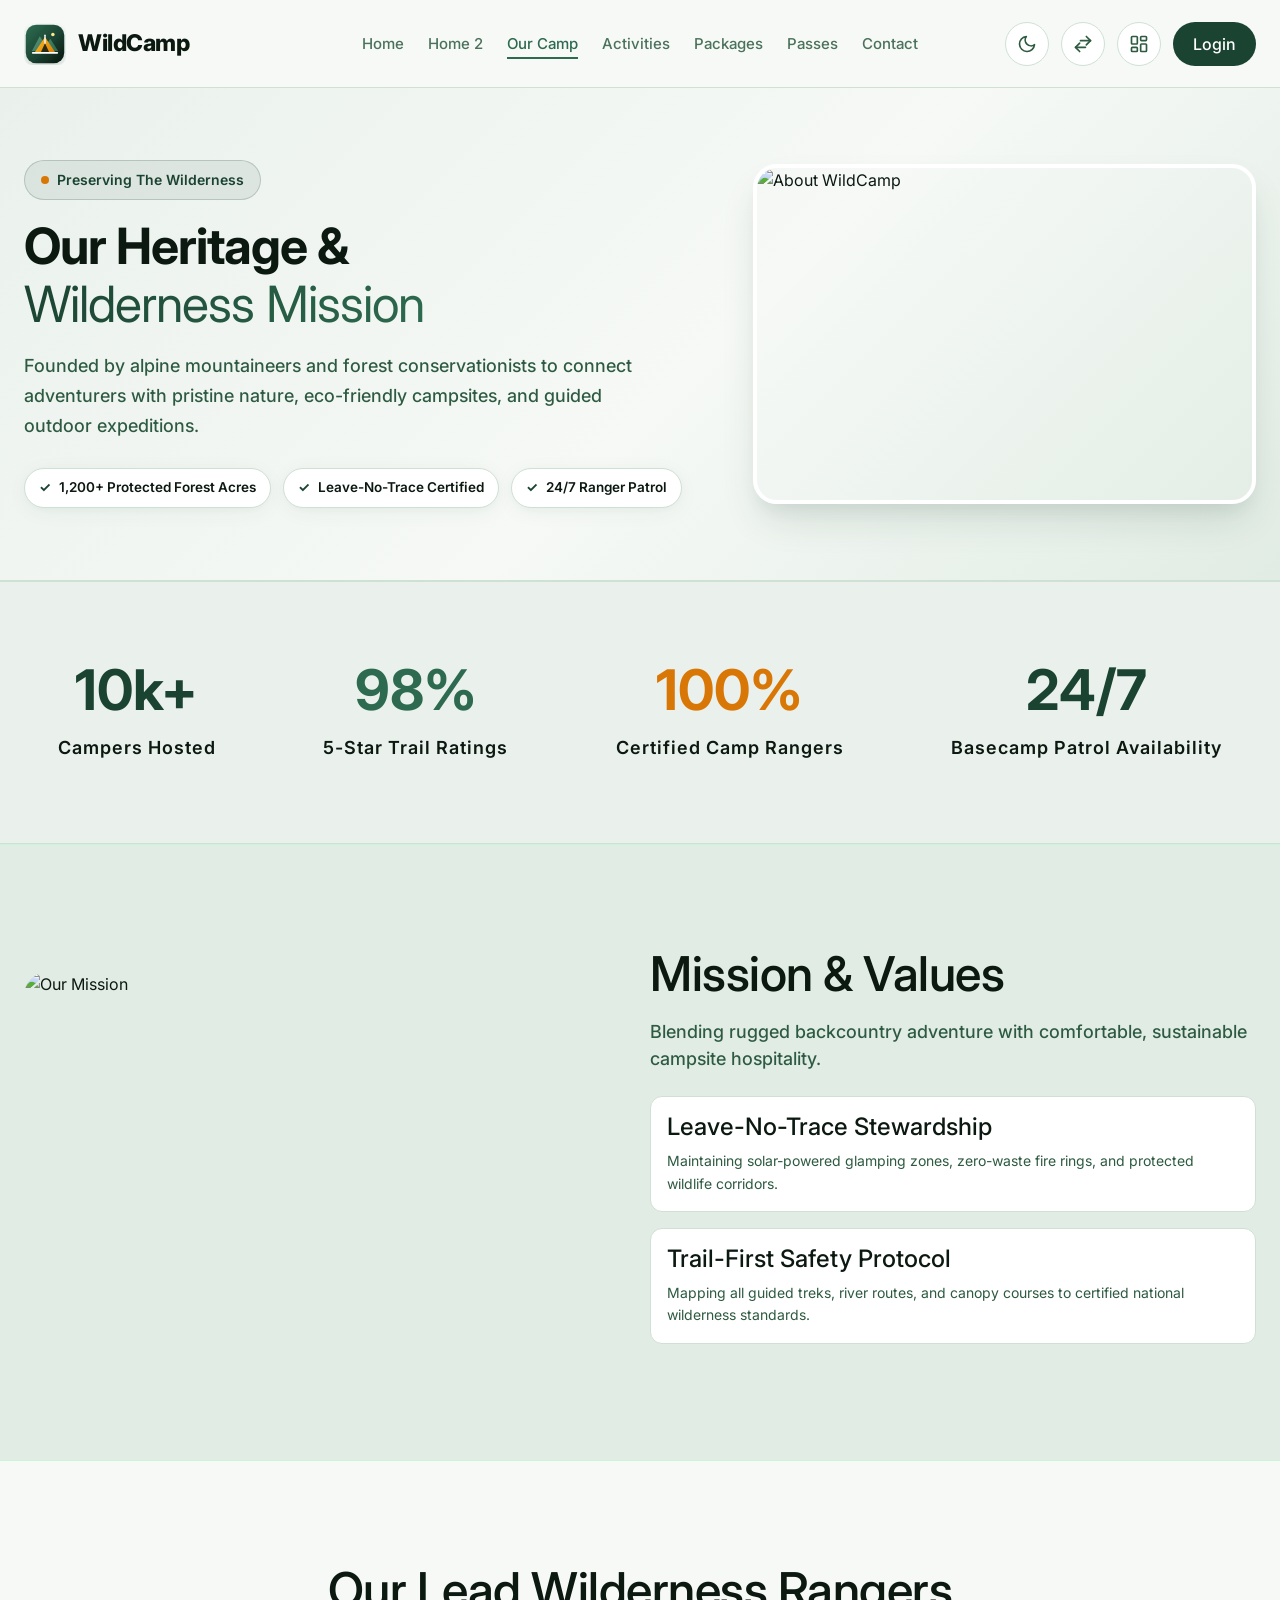
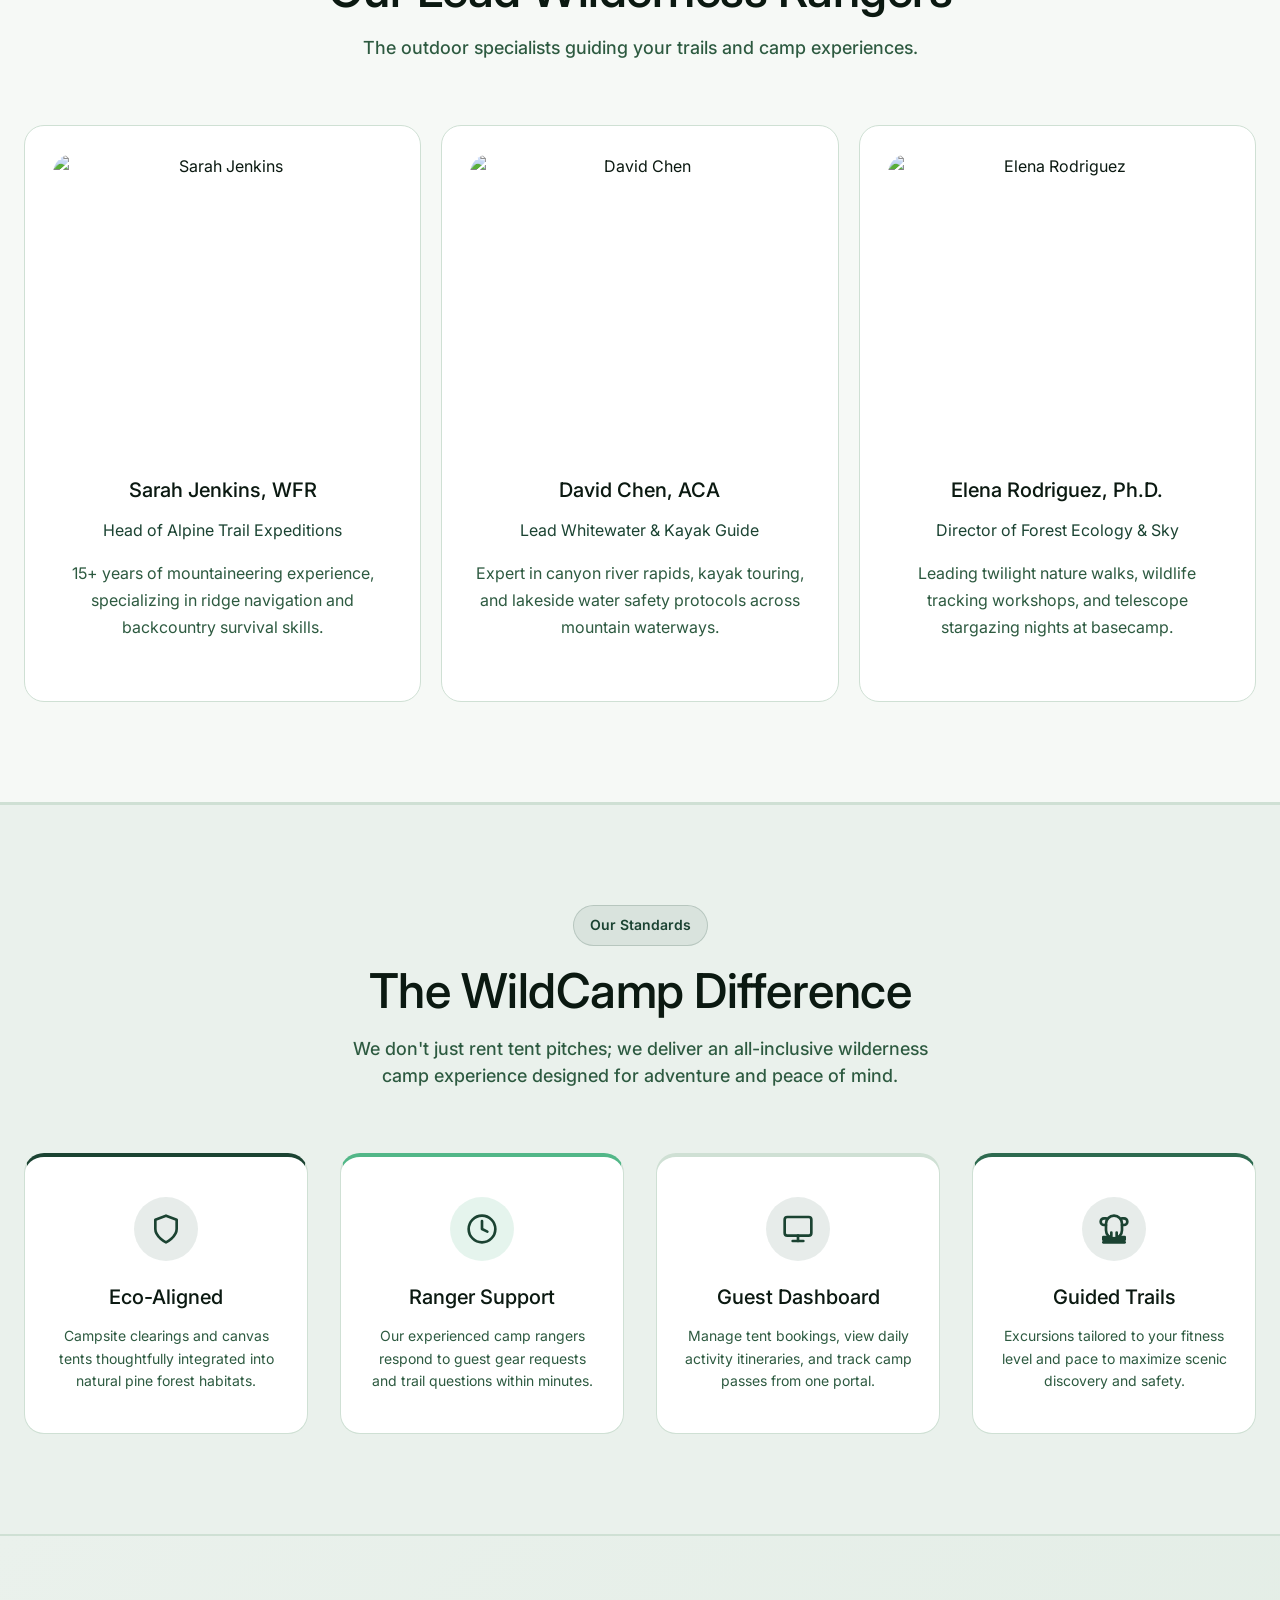
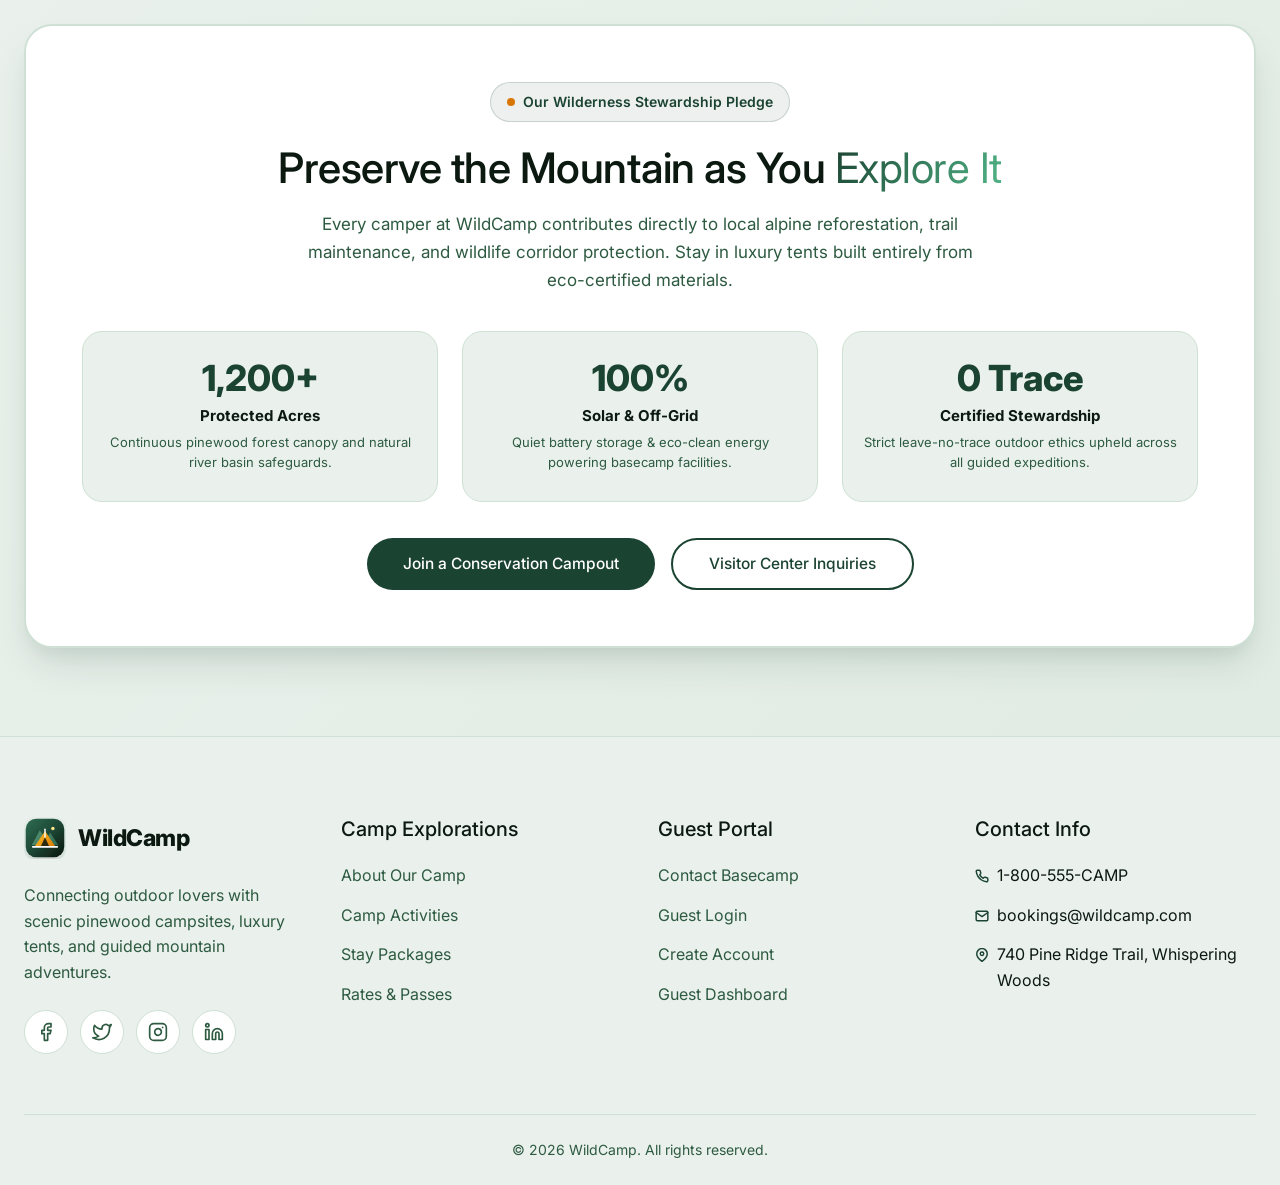
==== commit fe65f3d9: "U" ====
--- a/about.html
+++ b/about.html
@@ -109,7 +109,7 @@
 
             <div class="page-hero-visual">
                 <div class="hero-image-card">
-                    <img src="https://ccrc.tc.columbia.edu/wp-content/uploads/2025/04/teaching-community-college-students-versatile-learners.jpg"
+                    <img src="https://cms.vietnamcoracle.com/wp-content/uploads/2026/03/IMG_20260220_085035_350-scaled.jpg"
                         alt="About WildCamp" class="img-cover">
                 </div>
             </div>
@@ -157,7 +157,7 @@
         <div class="container">
             <div class="grid-2 tab-stack image-first" style="align-items: center;">
                 <div class="fade-up">
-                    <img src="https://tmvidyalaya.edu.in/wp-content/uploads/2025/03/Tilak-Maharashtra-Vidyalaya-Best-CBSE-School-Pune-in-Gultekdi-Mukundnagar-School-Mission-Statement.jpg"
+                    <img src="https://encrypted-tbn0.gstatic.com/images?q=tbn:ANd9GcT5wf_PMnYY2CDgefe094TjXvfQ0kOnCTFh69u8yy45hHUTF9ISBtxXKzj6&s=10"
                         alt="Our Mission" class="mission-img"
                         style="border-radius: 24px;">
                 </div>
@@ -191,21 +191,21 @@
             </div>
             <div class="grid-3">
                 <div class="card">
-                    <img src="https://encrypted-tbn0.gstatic.com/images?q=tbn:ANd9GcSa2x-ENs4L1156Bbu4AqbXyqEONC7-9kRhCWViOGsCLC6Z4_-J5vunnO8b&s=10"
+                    <img src="https://wildrangers.com.au/wp-content/uploads/dionne-holding-possum.jpg"
                         alt="Sarah Jenkins" style="margin-bottom: 24px; height: 300px; object-fit: cover;">
                     <h3 style="font-size: 20px;">Sarah Jenkins, WFR</h3>
                     <p style="color: var(--primary-accent); margin-bottom: 16px;">Head of Alpine Trail Expeditions</p>
                     <p class="card-text">15+ years of mountaineering experience, specializing in ridge navigation and backcountry survival skills.</p>
                 </div>
                 <div class="card">
-                    <img src="https://www.ey.com/adobe/dynamicmedia/deliver/dm-aid--a990ed18-0570-4174-b17d-095d8e08e738/ey-david-chen-v2.jpg?preferwebp=true&quality=85&width=1100"
+                    <img src="https://t3.ftcdn.net/jpg/06/02/18/54/360_F_602185493_5RK8NGhRm4J17w2kd9goqgj4ReTYuixc.jpg"
                         alt="David Chen" style="margin-bottom: 24px; height: 300px; object-fit: cover;">
                     <h3 style="font-size: 20px;">David Chen, ACA</h3>
                     <p style="color: var(--primary-accent); margin-bottom: 16px;">Lead Whitewater &amp; Kayak Guide</p>
                     <p class="card-text">Expert in canyon river rapids, kayak touring, and lakeside water safety protocols across mountain waterways.</p>
                 </div>
                 <div class="card">
-                    <img src="https://encrypted-tbn0.gstatic.com/images?q=tbn:ANd9GcRliOreJYs0AdxyoPlajj6fN-IuLrJ33BC_vBLtj5WmLs7aUPmntQKETlJY&s=10"
+                    <img src="https://www.womensoutdoornews.com/wp-content/uploads/2025/12/Katie-Hostetler-Portrait-copy-881x1024.jpeg"
                         alt="Elena Rodriguez" style="margin-bottom: 24px; height: 300px; object-fit: cover;">
                     <h3 style="font-size: 20px;">Elena Rodriguez, Ph.D.</h3>
                     <p style="color: var(--primary-accent); margin-bottom: 16px;">Director of Forest Ecology &amp; Sky</p>
@@ -321,9 +321,9 @@
                 </div>
 
                 <!-- Action Button Group -->
-                <div style="display: flex; gap: 16px; justify-content: center; flex-wrap: wrap;">
-                    <a href="study-packages.html" class="btn btn-primary" style="height: 52px; padding: 0 36px; font-size: 15.5px;">Join a Conservation Campout</a>
-                    <a href="contact.html" class="btn btn-secondary" style="height: 52px; padding: 0 36px; font-size: 15.5px;">Visitor Center Inquiries</a>
+                <div class="cta-about-actions">
+                    <a href="study-packages.html" class="btn btn-primary">Join a Conservation Campout</a>
+                    <a href="contact.html" class="btn btn-secondary">Visitor Center Inquiries</a>
                 </div>
             </div>
         </div>
--- a/assets/css/style.css
+++ b/assets/css/style.css
@@ -397,8 +397,8 @@
     display: none;
 }
 
-/* === 1024px Navbar: Keep all menus and buttons in a single horizontal row === */
-@media (max-width: 1180px) and (min-width: 769px) {
+/* === Large Tablet / Small Laptop Navbar: Keep menus and buttons in single horizontal row === */
+@media (max-width: 1180px) and (min-width: 1025px) {
 
     /* Keep hamburger hidden — navbar stays full horizontal */
     .mobile-menu-toggle {
@@ -491,8 +491,8 @@
     }
 }
 
-/* Below 768px: Hamburger mobile menu */
-@media (max-width: 768px) {
+/* 1024px and below: Hamburger mobile menu */
+@media (max-width: 1024px) {
     .mobile-menu-toggle {
         display: flex;
     }
@@ -1379,20 +1379,41 @@
     }
 }
 
-@media (max-width: 768px) {
+@media (max-width: 1024px) {
     .dashboard-sidebar {
         transform: translateX(-100%);
         transition: transform 0.3s ease;
-        z-index: 999;
+        z-index: 1002;
+        position: fixed !important;
+        top: 0 !important;
+        left: 0 !important;
+        width: 280px !important;
+        height: 100vh !important;
+        box-shadow: 10px 0 30px rgba(0, 0, 0, 0.2);
     }
 
     .dashboard-sidebar.open {
-        transform: translateX(0);
+        transform: translateX(0) !important;
+    }
+
+    .dashboard-main-area {
+        margin-left: 0 !important;
+        margin-right: 0 !important;
+    }
+
+    .dashboard-navbar {
+        left: 0 !important;
+        right: 0 !important;
+        width: 100% !important;
     }
 
     .dashboard-content {
-        margin-left: 0;
+        margin-left: 0 !important;
         padding: 24px;
+    }
+
+    .mobile-only-brand {
+        display: flex !important;
     }
 
     /* Keep dashboard navbar icons on one line */
@@ -1416,21 +1437,21 @@
         display: flex !important;
     }
 
-    /* Hide username text — show only avatar to save space */
+    /* Hide username text on mobile & tablet to save space */
     .dashboard-username {
         display: none !important;
     }
 
-    /* Tighten dashboard navbar container padding on mobile */
+    /* Tighten dashboard navbar container padding on mobile & tablet */
     .navbar .container[style*="max-width: 100%"] {
-        padding: 0 12px !important;
+        padding: 0 16px !important;
         gap: 8px;
     }
 
-    /* Action-icon size on dashboard mobile */
+    /* Action-icon size on dashboard */
     .navbar .container[style*="max-width: 100%"] .action-icon {
-        width: 34px !important;
-        height: 34px !important;
+        width: 36px !important;
+        height: 36px !important;
         font-size: 15px !important;
     }
 
@@ -1450,6 +1471,17 @@
     .navbar .container[style*="max-width: 100%"] img[alt="User"] {
         width: 32px !important;
         height: 32px !important;
+    }
+}
+
+@media (max-width: 768px) {
+    .navbar .container[style*="max-width: 100%"] {
+        padding: 0 12px !important;
+    }
+
+    .navbar .container[style*="max-width: 100%"] .action-icon {
+        width: 34px !important;
+        height: 34px !important;
     }
 }
 
@@ -1494,6 +1526,9 @@
 }
 
 .footer-top {
+    display: grid;
+    grid-template-columns: repeat(4, 1fr);
+    gap: 36px;
     padding-bottom: 60px;
 }
 
@@ -1527,19 +1562,30 @@
     transform: translateY(-3px);
 }
 
+.footer-widget {
+    display: flex;
+    flex-direction: column;
+}
+
 .footer-widget h4 {
     font-size: 20px;
-    margin-bottom: 24px;
+    margin-bottom: 22px;
 }
 
 .footer-links {
     list-style: none;
+    padding: 0;
+    margin: 0;
 }
 
 .footer-links li {
-    margin-bottom: 12px;
+    margin-bottom: 14px;
     display: flex;
     align-items: flex-start;
+}
+
+.footer-links li:last-child {
+    margin-bottom: 0;
 }
 
 .footer-links li svg {
@@ -1555,6 +1601,24 @@
 
 .footer-links a:hover {
     color: var(--primary-accent);
+}
+
+/* 1024px: Align footer by 2*2 with equal space */
+@media (max-width: 1024px) {
+    .footer-top.grid-4,
+    .footer-top {
+        grid-template-columns: repeat(2, 1fr) !important;
+        gap: 40px 32px !important;
+    }
+}
+
+/* Mobile: Stack footer widgets with equal spacing */
+@media (max-width: 640px) {
+    .footer-top.grid-4,
+    .footer-top {
+        grid-template-columns: 1fr !important;
+        gap: 36px !important;
+    }
 }
 
 /* Table */
@@ -2174,11 +2238,13 @@
     color: var(--primary-accent);
 }
 
-@media (max-width: 768px) {
+@media (max-width: 1024px) {
     .sidebar-mobile-profile {
         display: flex;
     }
-
+}
+
+@media (max-width: 768px) {
     /* Hide desktop actions from dashboard navbar on mobile views */
     .dashboard-navbar #themeToggle,
     .dashboard-navbar #rtlToggle,
@@ -3046,13 +3112,180 @@
     }
 }
 
+/* Pre-Footer Action Button Container Base Rules */
+.cta-home-1-actions {
+    display: flex;
+    gap: 16px;
+    justify-content: center;
+    flex-wrap: wrap;
+    margin-bottom: 20px;
+}
+.cta-home-1-actions .btn {
+    height: 54px;
+    padding: 0 36px;
+    font-size: 16px;
+}
+
+.cta-about-actions {
+    display: flex;
+    gap: 16px;
+    justify-content: center;
+    flex-wrap: wrap;
+}
+.cta-about-actions .btn {
+    height: 52px;
+    padding: 0 36px;
+    font-size: 15.5px;
+}
+
+.cta-activities-actions {
+    display: flex;
+    gap: 12px;
+    flex-wrap: wrap;
+}
+.cta-activities-actions .btn {
+    height: 48px;
+    padding: 0 28px;
+    font-size: 14.5px;
+}
+
+.cta-packages-actions {
+    display: flex;
+    gap: 12px;
+    flex-wrap: wrap;
+}
+.cta-packages-actions .btn {
+    height: 44px;
+    padding: 0 20px;
+    font-size: 14px;
+}
+
+/* Item 9: Passes CTA actions bar with ample padding and margin to prevent line overlap */
+.cta-passes-actions-bar {
+    display: flex;
+    gap: 14px;
+    flex-wrap: wrap;
+    align-items: center;
+    padding-top: 24px;
+    margin-top: 24px;
+    border-top: 1px solid var(--border-color);
+}
+.cta-passes-actions-bar .btn {
+    height: 48px;
+    padding: 0 28px;
+    font-size: 14.5px;
+}
+
+/* Item 7: Dashboard Sidebar Close / Exit Icon */
+.dashboard-sidebar-brand {
+    display: flex;
+    align-items: center;
+    justify-content: space-between;
+}
+
+.dashboard-sidebar-close {
+    display: none;
+    background: transparent;
+    border: none;
+    font-size: 20px;
+    font-weight: 700;
+    cursor: pointer;
+    color: var(--text-primary);
+    padding: 8px 12px;
+    border-radius: 8px;
+    line-height: 1;
+    align-items: center;
+    justify-content: center;
+    transition: var(--transition);
+}
+
+.dashboard-sidebar-close:hover {
+    color: var(--primary-accent);
+    background: rgba(0, 0, 0, 0.06);
+}
+
+[data-theme="dark"] .dashboard-sidebar-close:hover {
+    background: rgba(255, 255, 255, 0.1);
+}
+
+@media (max-width: 1024px) {
+    .dashboard-sidebar-close {
+        display: flex !important;
+    }
+}
+
 @media (max-width: 600px) {
     .cta-home-1-card,
+    .cta-home-2-weather-card,
+    .cta-home-2-dispatch-card,
     .cta-about-card,
     .cta-activities-card,
     .cta-packages-card,
     .cta-passes-body {
-        padding: 36px 20px !important;
+        padding: 32px 18px !important;
+    }
+
+    /* Item 2: Home 2 Live Trail Conditions Card Mobile Alignment */
+    .cta-home-2-weather-card {
+        text-align: left;
+    }
+    .cta-home-2-weather-header-top {
+        display: flex;
+        flex-direction: column !important;
+        align-items: flex-start !important;
+        gap: 12px !important;
+        margin-bottom: 18px !important;
+    }
+    .cta-home-2-weather-temp-row {
+        display: flex;
+        flex-wrap: wrap !important;
+        align-items: baseline !important;
+        gap: 10px !important;
+        margin-bottom: 14px !important;
+    }
+    .cta-home-2-quote-card {
+        padding: 14px 16px !important;
+        gap: 12px !important;
+        border-radius: 14px !important;
+    }
+
+    /* Items 1, 3, 4: Equal button sizing in mobile view (368px) */
+    .cta-home-1-actions,
+    .cta-about-actions,
+    .cta-activities-actions,
+    .cta-packages-actions,
+    .cta-passes-actions-bar {
+        width: 100% !important;
+        display: flex !important;
+        flex-direction: column !important;
+        align-items: stretch !important;
+        gap: 12px !important;
+    }
+
+    .cta-home-1-actions .btn,
+    .cta-about-actions .btn,
+    .cta-activities-actions .btn,
+    .cta-packages-actions .btn,
+    .cta-passes-actions-bar .btn {
+        width: 100% !important;
+        justify-content: center !important;
+        text-align: center !important;
+        box-sizing: border-box !important;
+        padding-left: 16px !important;
+        padding-right: 16px !important;
+    }
+
+    /* Item 9: Passes CTA line clearance & span alignment on mobile */
+    .cta-passes-actions-bar {
+        padding-top: 20px !important;
+        margin-top: 20px !important;
+    }
+    .cta-passes-actions-bar span {
+        margin-left: 0 !important;
+        text-align: center !important;
+        width: 100% !important;
+        margin-top: 6px !important;
+        display: block !important;
     }
 }
 
--- a/assets/css/dark-mode.css
+++ b/assets/css/dark-mode.css
@@ -83,3 +83,21 @@
     filter: invert(1) brightness(1.2);
     cursor: pointer;
 }
+
+/* Item 8: Footer links hover styling in Dark Mode */
+[data-theme="dark"] .footer-links a:hover {
+    color: #FFFFFF !important;
+    text-decoration: underline;
+    text-underline-offset: 4px;
+    padding-left: 4px;
+    transition: all 0.2s ease;
+}
+
+[data-theme="dark"] .footer .nav-brand:hover span {
+    color: #FFFFFF !important;
+}
+
+[data-theme="dark"] .footer-bottom a:hover {
+    color: #FFFFFF !important;
+    text-decoration: underline;
+}
--- a/assets/css/rtl.css
+++ b/assets/css/rtl.css
@@ -117,9 +117,9 @@
 }
 
 /* ===========================
-   Mobile Nav Menu
-   =========================== */
-@media (max-width: 768px) {
+   Mobile Nav Menu (1024px and below)
+   =========================== */
+@media (max-width: 1024px) {
     [dir="rtl"] .nav-menu {
         right: auto;
         left: 0;
